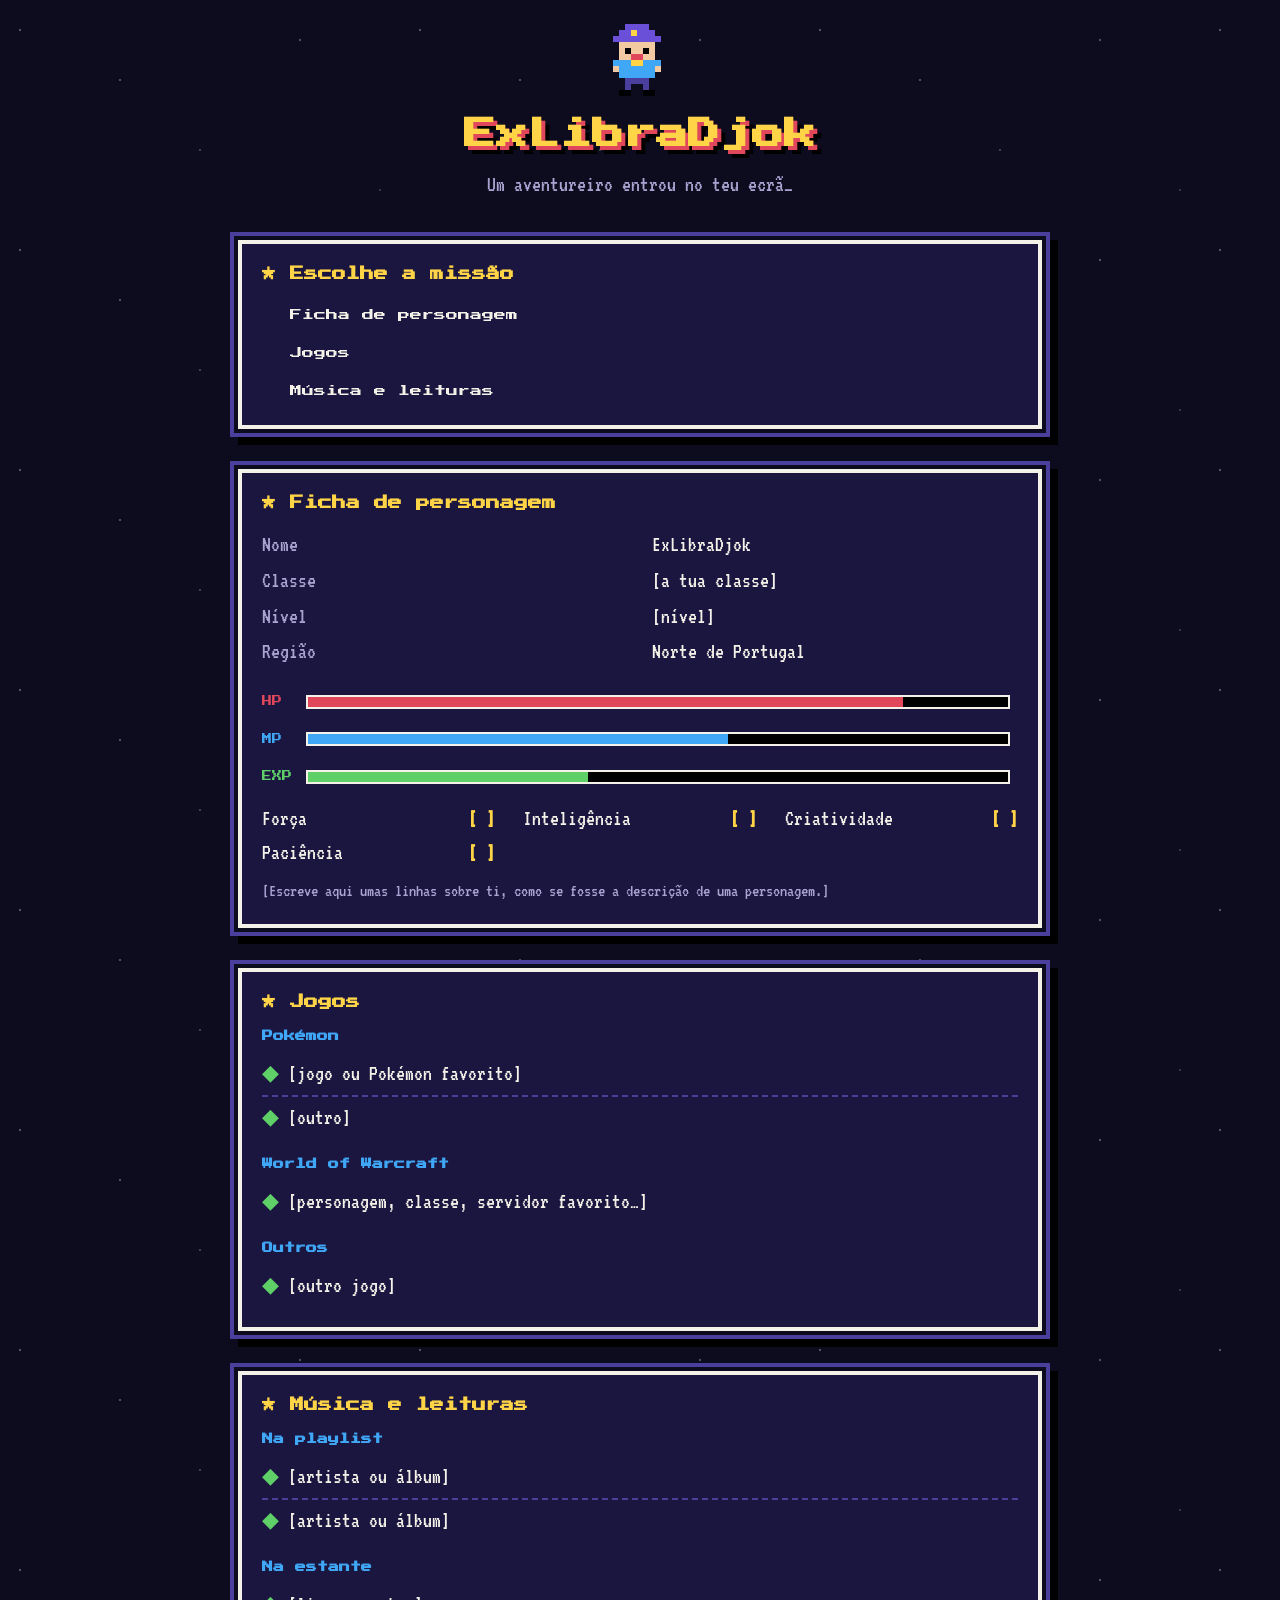
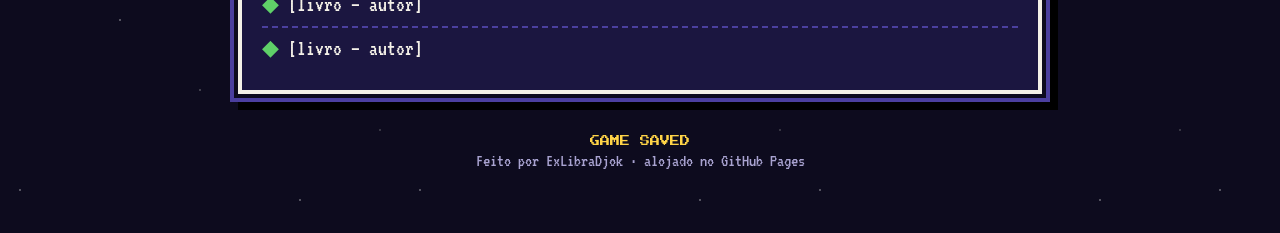
==== index.html @ 2e8d8e28 "Primeira versão do site (estilo RPG)" ====
<!DOCTYPE html>
<html lang="pt">
<head>
  <meta charset="UTF-8">
  <meta name="viewport" content="width=device-width, initial-scale=1.0">
  <title>ExLibraDjok</title>
  <link rel="preconnect" href="https://fonts.googleapis.com">
  <link rel="preconnect" href="https://fonts.gstatic.com" crossorigin>
  <link href="https://fonts.googleapis.com/css2?family=Press+Start+2P&family=VT323&display=swap" rel="stylesheet">
  <style>
    :root {
      --bg: #0d0b1e;
      --panel: #1b1640;
      --borda: #f4f1e8;
      --sombra: #4b3f9e;
      --texto: #f4f1e8;
      --suave: #a9a3d1;
      --ouro: #ffd447;
      --vida: #e0475b;
      --mana: #3fa7f5;
      --exp: #5fd068;
    }
    * { box-sizing: border-box; margin: 0; padding: 0; }
    html { scroll-behavior: smooth; }
    body {
      background-color: var(--bg);
      background-image:
        radial-gradient(1px 1px at 20px 30px, #fff, transparent),
        radial-gradient(1px 1px at 120px 80px, #fff, transparent),
        radial-gradient(1px 1px at 200px 150px, #bbb, transparent),
        radial-gradient(1px 1px at 300px 40px, #fff, transparent),
        radial-gradient(1px 1px at 380px 190px, #999, transparent);
      background-size: 400px 220px;
      color: var(--texto);
      font-family: 'VT323', monospace;
      font-size: 22px;
      line-height: 1.35;
      padding: 24px 16px 60px;
      image-rendering: pixelated;
    }
    h1, h2, h3, .pixel { font-family: 'Press Start 2P', monospace; line-height: 1.5; }
    a { color: var(--ouro); }
    .wrap { max-width: 820px; margin: 0 auto; }

    /* Caixa de diálogo estilo RPG */
    .caixa {
      background: var(--panel);
      border: 4px solid var(--borda);
      box-shadow: 0 0 0 4px var(--bg), 0 0 0 8px var(--sombra), 8px 8px 0 8px #000;
      padding: 20px;
      margin: 0 8px 40px;
      position: relative;
    }
    .caixa h2 {
      font-size: 14px;
      color: var(--ouro);
      margin-bottom: 16px;
    }
    .caixa h2::before { content: "★ "; }

    /* Título */
    header { text-align: center; margin-bottom: 40px; }
    header h1 {
      font-size: clamp(18px, 5vw, 32px);
      color: var(--ouro);
      text-shadow: 4px 4px 0 var(--vida), 8px 8px 0 #000;
      margin: 16px 0 12px;
    }
    .piscar { animation: piscar 1s steps(1) infinite; }
    @keyframes piscar { 50% { opacity: 0; } }
    header p { color: var(--suave); }

    /* Sprite em pixel art (feito com box-shadow) */
    .sprite {
      width: 6px; height: 6px;
      margin: 0 auto 80px;
      transform: translateX(-48px);
      background: transparent;
      box-shadow:
        /* chapéu */
        36px 0 #6a4fd8, 42px 0 #6a4fd8, 48px 0 #6a4fd8, 54px 0 #6a4fd8,
        30px 6px #6a4fd8, 36px 6px #6a4fd8, 42px 6px #ffd447, 48px 6px #6a4fd8, 54px 6px #6a4fd8, 60px 6px #6a4fd8,
        24px 12px #6a4fd8, 30px 12px #6a4fd8, 36px 12px #6a4fd8, 42px 12px #6a4fd8, 48px 12px #6a4fd8, 54px 12px #6a4fd8, 60px 12px #6a4fd8, 66px 12px #6a4fd8,
        /* cara */
        30px 18px #f2c9a0, 36px 18px #f2c9a0, 42px 18px #f2c9a0, 48px 18px #f2c9a0, 54px 18px #f2c9a0, 60px 18px #f2c9a0,
        30px 24px #f2c9a0, 36px 24px #000, 42px 24px #f2c9a0, 48px 24px #f2c9a0, 54px 24px #000, 60px 24px #f2c9a0,
        30px 30px #f2c9a0, 36px 30px #f2c9a0, 42px 30px #e0475b, 48px 30px #e0475b, 54px 30px #f2c9a0, 60px 30px #f2c9a0,
        /* corpo */
        24px 36px #3fa7f5, 30px 36px #3fa7f5, 36px 36px #3fa7f5, 42px 36px #ffd447, 48px 36px #ffd447, 54px 36px #3fa7f5, 60px 36px #3fa7f5, 66px 36px #3fa7f5,
        24px 42px #f2c9a0, 30px 42px #3fa7f5, 36px 42px #3fa7f5, 42px 42px #3fa7f5, 48px 42px #3fa7f5, 54px 42px #3fa7f5, 60px 42px #3fa7f5, 66px 42px #f2c9a0,
        30px 48px #3fa7f5, 36px 48px #3fa7f5, 42px 48px #3fa7f5, 48px 48px #3fa7f5, 54px 48px #3fa7f5, 60px 48px #3fa7f5,
        /* pernas */
        36px 54px #4b3f9e, 42px 54px #4b3f9e, 48px 54px #4b3f9e, 54px 54px #4b3f9e,
        36px 60px #4b3f9e, 54px 60px #4b3f9e,
        30px 66px #000, 36px 66px #000, 54px 66px #000, 60px 66px #000;
      animation: saltar 1.2s steps(2) infinite;
    }
    @keyframes saltar { 50% { margin-top: -6px; margin-bottom: 86px; } }

    /* Menu */
    nav ul { list-style: none; display: grid; gap: 10px; }
    nav a {
      font-family: 'Press Start 2P', monospace;
      font-size: 12px;
      color: var(--texto);
      text-decoration: none;
      display: block;
      padding: 6px 6px 6px 28px;
      position: relative;
    }
    nav a::before { content: "▶"; position: absolute; left: 4px; color: var(--ouro); opacity: 0; }
    nav a:hover, nav a:focus { color: var(--ouro); outline: none; }
    nav a:hover::before, nav a:focus::before { opacity: 1; animation: piscar 0.6s steps(1) infinite; }

    /* Ficha de personagem */
    .ficha { display: grid; grid-template-columns: 1fr 1fr; gap: 6px 24px; margin-bottom: 18px; }
    .ficha dt { color: var(--suave); }
    .ficha dd { color: var(--texto); }
    .barra { margin: 8px 0; }
    .barra span { display: inline-block; width: 44px; font-family: 'Press Start 2P', monospace; font-size: 10px; }
    .barra .fundo {
      display: inline-block; vertical-align: middle;
      width: calc(100% - 52px); height: 14px;
      background: #000; border: 2px solid var(--borda);
    }
    .barra .cheio { display: block; height: 100%; }
    .atributos { list-style: none; display: grid; grid-template-columns: repeat(auto-fit, minmax(220px, 1fr)); gap: 4px 28px; margin-top: 14px; }
    .atributos li { display: flex; justify-content: space-between; }
    .atributos b { color: var(--ouro); }

    /* Listas de inventário */
    .inventario { list-style: none; }
    .inventario li { padding: 6px 0; border-bottom: 2px dashed var(--sombra); }
    .inventario li:last-child { border-bottom: none; }
    .inventario li::before { content: "◆ "; color: var(--exp); }
    .caixa h3 { font-size: 11px; color: var(--mana); margin: 18px 0 8px; }
    .caixa h3:first-of-type { margin-top: 0; }
    .nota { color: var(--suave); font-size: 18px; margin-top: 12px; }

    footer { text-align: center; color: var(--suave); font-size: 18px; }
    footer .pixel { font-size: 10px; color: var(--ouro); }

    @media (max-width: 520px) {
      body { font-size: 20px; }
      .ficha { grid-template-columns: 1fr; }
      .caixa { padding: 16px; }
    }
    @media (prefers-reduced-motion: reduce) {
      .piscar, .sprite, nav a::before { animation: none !important; }
    }
  </style>
</head>
<body>
  <div class="wrap">

    <header>
      <div class="sprite" aria-hidden="true"></div>
      <h1>ExLibraDjok</h1>
      <p>Um aventureiro entrou no teu ecrã<span class="piscar">_</span></p>
    </header>

    <nav class="caixa" aria-label="Menu principal">
      <h2>Escolhe a missão</h2>
      <ul>
        <li><a href="#sobre">Ficha de personagem</a></li>
        <li><a href="#jogos">Jogos</a></li>
        <li><a href="#musica-leituras">Música e leituras</a></li>
      </ul>
    </nav>

    <section id="sobre" class="caixa">
      <h2>Ficha de personagem</h2>
      <dl class="ficha">
        <dt>Nome</dt><dd>ExLibraDjok</dd>
        <dt>Classe</dt><dd>[a tua classe]</dd>
        <dt>Nível</dt><dd>[nível]</dd>
        <dt>Região</dt><dd>Norte de Portugal</dd>
      </dl>
      <div class="barra"><span style="color:var(--vida)">HP</span><span class="fundo"><span class="cheio" style="width:85%;background:var(--vida)"></span></span></div>
      <div class="barra"><span style="color:var(--mana)">MP</span><span class="fundo"><span class="cheio" style="width:60%;background:var(--mana)"></span></span></div>
      <div class="barra"><span style="color:var(--exp)">EXP</span><span class="fundo"><span class="cheio" style="width:40%;background:var(--exp)"></span></span></div>
      <ul class="atributos">
        <li>Força <b>[ ]</b></li>
        <li>Inteligência <b>[ ]</b></li>
        <li>Criatividade <b>[ ]</b></li>
        <li>Paciência <b>[ ]</b></li>
      </ul>
      <p class="nota">[Escreve aqui umas linhas sobre ti, como se fosse a descrição de uma personagem.]</p>
    </section>

    <section id="jogos" class="caixa">
      <h2>Jogos</h2>
      <h3>Pokémon</h3>
      <ul class="inventario">
        <li>[jogo ou Pokémon favorito]</li>
        <li>[outro]</li>
      </ul>
      <h3>World of Warcraft</h3>
      <ul class="inventario">
        <li>[personagem, classe, servidor favorito…]</li>
      </ul>
      <h3>Outros</h3>
      <ul class="inventario">
        <li>[outro jogo]</li>
      </ul>
    </section>

    <section id="musica-leituras" class="caixa">
      <h2>Música e leituras</h2>
      <h3>Na playlist</h3>
      <ul class="inventario">
        <li>[artista ou álbum]</li>
        <li>[artista ou álbum]</li>
      </ul>
      <h3>Na estante</h3>
      <ul class="inventario">
        <li>[livro — autor]</li>
        <li>[livro — autor]</li>
      </ul>
    </section>

    <footer>
      <p class="pixel">GAME SAVED</p>
      <p>Feito por ExLibraDjok · alojado no GitHub Pages</p>
    </footer>

  </div>
</body>
</html>
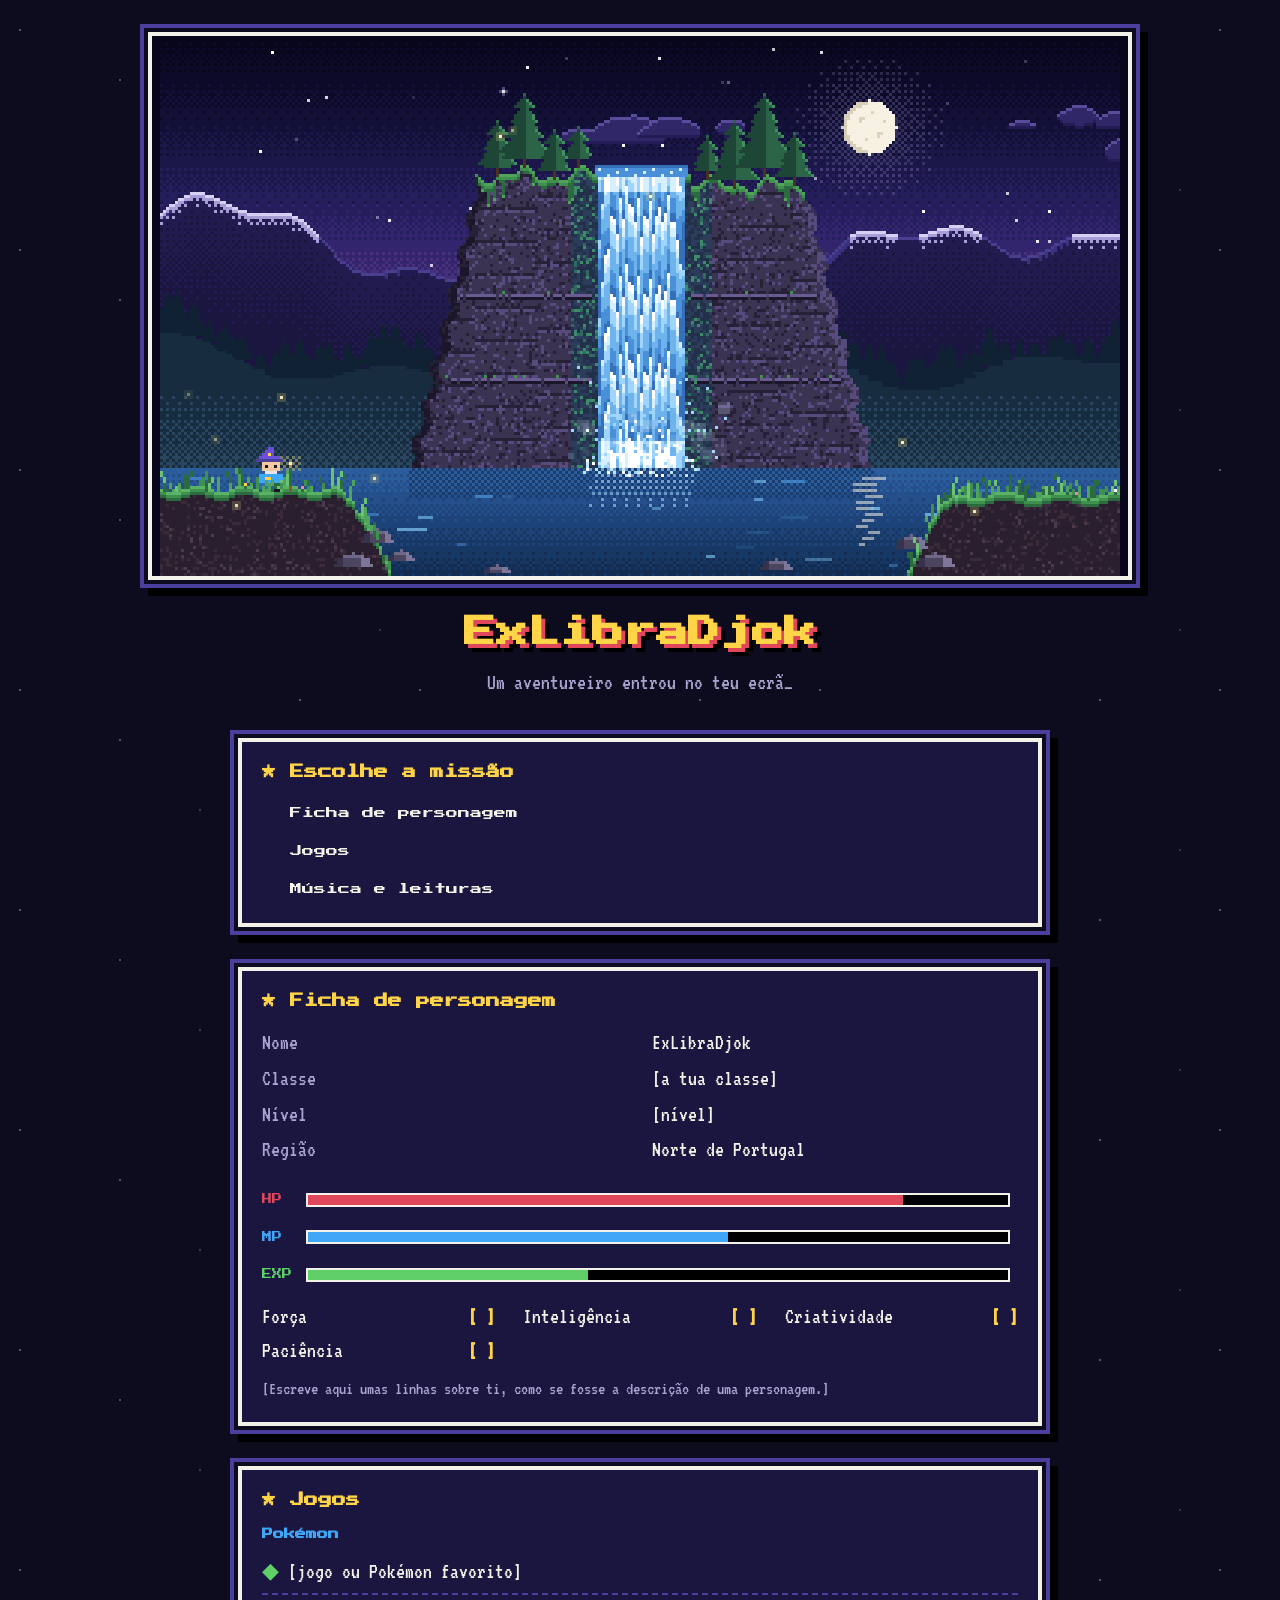
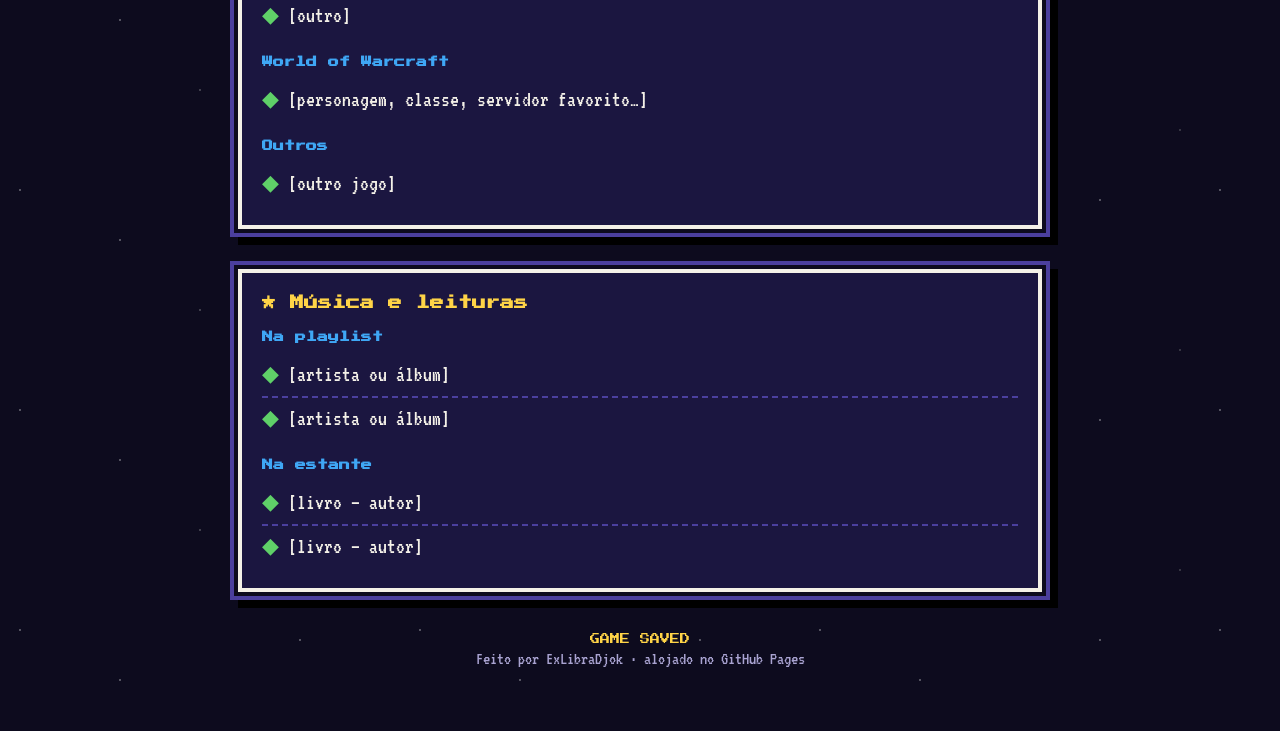
==== commit a67ac2e1: "Cena animada da cascata em pixel art" ====
--- a/index.html
+++ b/index.html
@@ -70,32 +70,26 @@
     @keyframes piscar { 50% { opacity: 0; } }
     header p { color: var(--suave); }
 
-    /* Sprite em pixel art (feito com box-shadow) */
-    .sprite {
-      width: 6px; height: 6px;
-      margin: 0 auto 80px;
-      transform: translateX(-48px);
-      background: transparent;
-      box-shadow:
-        /* chapéu */
-        36px 0 #6a4fd8, 42px 0 #6a4fd8, 48px 0 #6a4fd8, 54px 0 #6a4fd8,
-        30px 6px #6a4fd8, 36px 6px #6a4fd8, 42px 6px #ffd447, 48px 6px #6a4fd8, 54px 6px #6a4fd8, 60px 6px #6a4fd8,
-        24px 12px #6a4fd8, 30px 12px #6a4fd8, 36px 12px #6a4fd8, 42px 12px #6a4fd8, 48px 12px #6a4fd8, 54px 12px #6a4fd8, 60px 12px #6a4fd8, 66px 12px #6a4fd8,
-        /* cara */
-        30px 18px #f2c9a0, 36px 18px #f2c9a0, 42px 18px #f2c9a0, 48px 18px #f2c9a0, 54px 18px #f2c9a0, 60px 18px #f2c9a0,
-        30px 24px #f2c9a0, 36px 24px #000, 42px 24px #f2c9a0, 48px 24px #f2c9a0, 54px 24px #000, 60px 24px #f2c9a0,
-        30px 30px #f2c9a0, 36px 30px #f2c9a0, 42px 30px #e0475b, 48px 30px #e0475b, 54px 30px #f2c9a0, 60px 30px #f2c9a0,
-        /* corpo */
-        24px 36px #3fa7f5, 30px 36px #3fa7f5, 36px 36px #3fa7f5, 42px 36px #ffd447, 48px 36px #ffd447, 54px 36px #3fa7f5, 60px 36px #3fa7f5, 66px 36px #3fa7f5,
-        24px 42px #f2c9a0, 30px 42px #3fa7f5, 36px 42px #3fa7f5, 42px 42px #3fa7f5, 48px 42px #3fa7f5, 54px 42px #3fa7f5, 60px 42px #3fa7f5, 66px 42px #f2c9a0,
-        30px 48px #3fa7f5, 36px 48px #3fa7f5, 42px 48px #3fa7f5, 48px 48px #3fa7f5, 54px 48px #3fa7f5, 60px 48px #3fa7f5,
-        /* pernas */
-        36px 54px #4b3f9e, 42px 54px #4b3f9e, 48px 54px #4b3f9e, 54px 54px #4b3f9e,
-        36px 60px #4b3f9e, 54px 60px #4b3f9e,
-        30px 66px #000, 36px 66px #000, 54px 66px #000, 60px 66px #000;
-      animation: saltar 1.2s steps(2) infinite;
-    }
-    @keyframes saltar { 50% { margin-top: -6px; margin-bottom: 86px; } }
+    /* Cena em pixel art (canvas) */
+    .cena-caixa {
+      position: relative;
+      left: 50%;
+      transform: translateX(-50%);
+      width: min(984px, calc(100vw - 48px));
+      margin: 8px 0 28px;
+      border: 4px solid var(--borda);
+      box-shadow: 0 0 0 4px var(--bg), 0 0 0 8px var(--sombra), 8px 8px 0 8px #000;
+      background: #07061a;
+      overflow: hidden;
+    }
+    #cena {
+      display: block;
+      margin: 0 auto;
+      image-rendering: pixelated;
+      image-rendering: crisp-edges;
+      max-width: 100%;
+    }
+
 
     /* Menu */
     nav ul { list-style: none; display: grid; gap: 10px; }
@@ -154,7 +148,9 @@
   <div class="wrap">
 
     <header>
-      <div class="sprite" aria-hidden="true"></div>
+      <div class="cena-caixa">
+        <canvas id="cena" width="320" height="180" role="img" aria-label="Cena em pixel art: um feiticeiro junto a uma cascata, numa noite de lua com estrelas e pirilampos"></canvas>
+      </div>
       <h1>ExLibraDjok</h1>
       <p>Um aventureiro entrou no teu ecrã<span class="piscar">_</span></p>
     </header>
@@ -225,5 +221,463 @@
     </footer>
 
   </div>
+
+  <script>
+  (function () {
+    var W = 320, H = 180, BASE = 144; // BASE = linha da água
+    var cv = document.getElementById('cena');
+    var ctx = cv.getContext('2d');
+    ctx.imageSmoothingEnabled = false;
+
+    // ---------- utilitários ----------
+    function rng(seed) {
+      return function () {
+        seed |= 0; seed = seed + 0x6D2B79F5 | 0;
+        var t = Math.imul(seed ^ seed >>> 15, 1 | seed);
+        t = t + Math.imul(t ^ t >>> 7, 61 | t) ^ t;
+        return ((t ^ t >>> 14) >>> 0) / 4294967296;
+      };
+    }
+    var R = rng(20261117);
+    var BAYER = [[0, 8, 2, 10], [12, 4, 14, 6], [3, 11, 1, 9], [15, 7, 13, 5]];
+    function bt(x, y) { return (BAYER[y & 3][x & 3] + 0.5) / 16; }
+    function layer() { var c = document.createElement('canvas'); c.width = W; c.height = H; return c; }
+    function px(c, x, y, col) { c.fillStyle = col; c.fillRect(x | 0, y | 0, 1, 1); }
+    function rect(c, x, y, w, h, col) { c.fillStyle = col; c.fillRect(x | 0, y | 0, w, h); }
+
+    // ---------- CÉU (estático) ----------
+    var sky = layer(), sc = sky.getContext('2d');
+    var SKY = ['#07061a', '#0c0a28', '#131038', '#1b1749', '#251e5c', '#33256d', '#46307a', '#5f3a84', '#7d448b', '#9c4f8d'];
+    var HOR = 125;
+    for (var y = 0; y < H; y++) for (var x = 0; x < W; x++) {
+      var tt = Math.min(1, y / HOR) * (SKY.length - 1), b = Math.floor(tt), f = tt - b;
+      px(sc, x, y, SKY[Math.min(SKY.length - 1, b + (bt(x, y) < f ? 1 : 0))]);
+    }
+    // Lua com halo
+    var MX = 236, MY = 30, MR = 9;
+    for (y = MY - 26; y <= MY + 26; y++) for (x = MX - 26; x <= MX + 26; x++) {
+      var d = Math.hypot(x - MX, y - MY);
+      if (d > MR && d < 26) {
+        var fall = 1 - (d - MR) / (26 - MR);
+        if (bt(x, y) < fall * 0.55) { sc.globalAlpha = 0.16; px(sc, x, y, '#d9ccff'); sc.globalAlpha = 1; }
+      }
+    }
+    for (y = MY - MR; y <= MY + MR; y++) for (x = MX - MR; x <= MX + MR; x++) {
+      d = Math.hypot(x - MX, y - MY);
+      if (d <= MR) {
+        var c = '#f6f1e2';
+        if (d > MR - 1.6 && x < MX) c = '#d8cfbb';
+        px(sc, x, y, c);
+      }
+    }
+    [[-3, -3], [-2, -3], [-3, -2], [3, 2], [4, 2], [3, 3], [-1, 4], [1, -5], [5, -2]].forEach(function (p) {
+      px(sc, MX + p[0], MY + p[1], '#ddd4c0');
+    });
+
+    // ---------- TERRA (estático): montanhas, colinas, falésia, lago ----------
+    var land = layer(), lc = land.getContext('2d');
+    // montanhas ao longe
+    var mtn = [];
+    for (x = 0; x < W; x++) {
+      var h = Math.round(74 - 12 * Math.sin(x * 0.021 + 1.3) - 8 * Math.sin(x * 0.057 + 0.4) - 3 * Math.sin(x * 0.17));
+      mtn.push(h);
+      for (y = h; y < BASE; y++) {
+        var col = (bt(x, y) < (y - h) / 40) ? '#1a1640' : '#211b4f';
+        if (h < 67 && y - h < 5 && (y - h < 2 || bt(x, y) < 0.7 - (y - h) * 0.15)) col = (y - h === 0) ? '#d8d0f4' : '#a69cd6';
+        else if (y === h) col = '#4a3f8f';
+        else if (mtn[x - 1] !== undefined && mtn[x - 1] > h && y - h < 3) col = '#3a3180';
+        px(lc, x, y, col);
+      }
+    }
+    // colinas com pinheiros + névoa
+    var hill = [];
+    for (x = 0; x < W; x++) {
+      var hh = Math.round(108 - 6 * Math.sin(x * 0.035 + 2) - 4 * Math.sin(x * 0.09 + 1));
+      hill.push(hh);
+      for (y = hh; y < BASE; y++) {
+        var mist = (y - 118) / 26;
+        px(lc, x, y, (mist > 0 && bt(x, y) < mist * 0.7) ? '#2a4560' : '#172c3e');
+      }
+    }
+    for (x = 2; x < W; x += 3 + Math.floor(R() * 4)) {
+      var ph = 6 + Math.floor(R() * 9), by = hill[x];
+      for (var k = 0; k < ph; k++) {
+        var hw = Math.floor(k * 0.35 + (k % 4) * 0.3);
+        rect(lc, x - hw, by - ph + k, hw * 2 + 1, 1, '#0f2133');
+      }
+    }
+
+    // falésia central
+    var WF0 = 146, WF1 = 174; // colunas da cascata
+    function topY(x) {
+      if (x >= WF0 - 2 && x <= WF1 + 2) return 46;
+      return (x < 160 ? 46 : 49) + Math.round(2 * Math.sin(x * 0.3) + 1.5 * Math.sin(x * 0.71));
+    }
+    function Lx(y) { return 106 - (y - 46) * 0.24 + Math.round(1.5 * Math.sin(y * 0.5)); }
+    function Rx(y) { return 214 + (y - 46) * 0.24 + Math.round(1.5 * Math.sin(y * 0.43 + 1)); }
+    var ROCK = { base: '#3a3352', light: '#574a7c', dark: '#272138', deep: '#1b1629' };
+    for (x = 70; x < 250; x++) {
+      var ty = topY(x);
+      for (y = ty; y < BASE; y++) {
+        var L = Lx(y), Rr = Rx(y);
+        if (x < L || x > Rr) continue;
+        var r = R(), cc = ROCK.base;
+        if (r < 0.12) cc = ROCK.light; else if (r > 0.86) cc = ROCK.dark;
+        if (((y + Math.floor(x / 21) * 4) % 11) === 0 && R() < 0.85) cc = ROCK.dark;
+        if (((y + Math.floor(x / 21) * 4) % 11) === 1 && R() < 0.5) cc = ROCK.light;
+        if (x > Rr - 3) cc = R() < 0.6 ? ROCK.light : ROCK.base;
+        if (x < L + 3) cc = R() < 0.6 ? ROCK.deep : ROCK.dark;
+        // rocha molhada e musgo junto à cascata
+        var nearW = (x >= WF0 - 9 && x <= WF1 + 9);
+        if (nearW) {
+          cc = R() < 0.5 ? '#22304a' : '#2c3d5c';
+          if (R() < 0.18) cc = R() < 0.5 ? '#2f6b5e' : '#3f8a6a';
+        }
+        // relva no topo
+        if (y - ty === 0) cc = '#4fa35a';
+        else if (y - ty === 1) cc = '#3f8f4f';
+        else if (y - ty === 2) cc = R() < 0.6 ? '#2c6b3f' : cc;
+        px(lc, x, y, cc);
+      }
+      // plantas penduradas
+      if (R() < 0.18 && (x < WF0 - 3 || x > WF1 + 3) && x > Lx(ty + 2) + 1 && x < Rx(ty + 2) - 1) {
+        var vl = 2 + Math.floor(R() * 7);
+        for (k = 0; k < vl; k++) px(lc, x, ty + 2 + k, k === vl - 1 ? '#4fa35a' : '#2c6b3f');
+      }
+    }
+    // saliências na rocha
+    [86, 114].forEach(function (ly) {
+      for (x = Math.ceil(Lx(ly)) + 4; x < Rx(ly) - 4; x++) {
+        if (x >= WF0 - 2 && x <= WF1 + 2) continue;
+        if (R() < 0.8) { px(lc, x, ly, '#6a5b92'); px(lc, x, ly + 1, ROCK.deep); }
+        if (R() < 0.12) px(lc, x, ly - 1, '#3f8f4f');
+      }
+    });
+    // pinheiros em cima da falésia
+    function pine(c, x, base, h) {
+      rect(c, x, base - 3, 1, 3, '#4a3020');
+      for (var k = 0; k < h; k++) {
+        var hw = Math.floor(k * 0.33 + (k % 5) * 0.45);
+        for (var dx = -hw; dx <= hw; dx++) {
+          var col = dx <= 0 ? '#1d4636' : '#2b6447';
+          if (dx === hw && k % 5 > 1) col = '#3f8f5f';
+          if (k === 0) col = '#2b6447';
+          px(c, x + dx, base - 3 - h + k, col);
+        }
+      }
+    }
+    [[112, 16], [121, 22], [131, 14], [139, 11], [182, 12], [191, 20], [201, 25], [211, 15]].forEach(function (p) {
+      pine(lc, p[0], topY(p[0]) + 1, p[1]);
+    });
+
+    // lago
+    var POOL = ['#2b5c9c', '#244f8a', '#1d4378', '#173865', '#122c52'];
+    for (y = BASE; y < H; y++) for (x = 0; x < W; x++) {
+      var pt = (y - BASE) / (H - BASE) * (POOL.length - 1), pb = Math.floor(pt), pf = pt - pb;
+      var pc = POOL[Math.min(POOL.length - 1, pb + (bt(x, y) < pf ? 1 : 0))];
+      // reflexo escuro da falésia
+      if (y < BASE + 10 && x > Lx(BASE) && x < Rx(BASE) && bt(x, y) < 0.5) pc = '#1a3d6e';
+      px(lc, x, y, pc);
+    }
+
+    // ---------- PRIMEIRO PLANO (estático): margens ----------
+    var fg = layer(), fc = fg.getContext('2d');
+    var bankTop = [];
+    for (x = 0; x < W; x++) {
+      var t1 = null;
+      if (x < 78) t1 = 151 + (x > 56 ? Math.round((x - 56) * (x - 56) * 0.07) : 0) + Math.round(Math.sin(x * 0.4));
+      if (x > 244) t1 = 153 + (x < 268 ? Math.round((268 - x) * (268 - x) * 0.07) : 0) + Math.round(Math.sin(x * 0.33));
+      bankTop.push(t1 !== null && t1 < H ? t1 : null);
+      if (bankTop[x] === null) continue;
+      for (y = bankTop[x]; y < H; y++) {
+        var dd = y - bankTop[x];
+        var bc = dd === 0 ? '#5ab364' : dd === 1 ? '#3f8f4f' : dd === 2 ? '#2c6b3f' : (R() < 0.15 ? '#3a2a3a' : '#2a1f2e');
+        if (dd > 2 && R() < 0.04) bc = '#4a3a4a';
+        px(fc, x, y, bc);
+      }
+    }
+    // pedras à beira da água
+    function stone(cx, cy, rw, rh) {
+      for (var yy = -rh; yy <= 0; yy++) for (var xx = -rw; xx <= rw; xx++) {
+        if ((xx * xx) / (rw * rw) + (yy * yy) / (rh * rh) <= 1) {
+          var col = '#4b4560';
+          if (yy <= -rh + 1) col = '#6e6788';
+          if (xx > rw * 0.4) col = '#7d7698';
+          if (xx < -rw * 0.5) col = '#38324a';
+          px(fc, cx + xx, cy + yy, col);
+        }
+      }
+    }
+    stone(72, 168, 5, 4); stone(80, 174, 4, 3); stone(64, 176, 6, 4);
+    stone(250, 170, 5, 4); stone(258, 176, 6, 4);
+    stone(112, 178, 4, 2); stone(205, 177, 5, 3);
+    // flores
+    for (var i = 0; i < 14; i++) {
+      var fx = R() < 0.5 ? Math.floor(R() * 50) : 270 + Math.floor(R() * 50);
+      if (bankTop[fx] === null) continue;
+      px(fc, fx, bankTop[fx] - 1, ['#ff7fae', '#ffd447', '#b9a3ff', '#ffffff'][i % 4]);
+      px(fc, fx, bankTop[fx], '#2c6b3f');
+    }
+    // relva que ondula (dinâmica)
+    var blades = [];
+    for (x = 0; x < W; x++) {
+      if (bankTop[x] === null || R() < 0.35) continue;
+      blades.push({ x: x, y: bankTop[x], h: 2 + Math.floor(R() * 5), c: ['#3f8f4f', '#4fa35a', '#2c6b3f', '#6cc276'][Math.floor(R() * 4)] });
+    }
+
+    // ---------- elementos animados ----------
+    var stars = [];
+    for (i = 0; i < 95; i++) {
+      var sx = Math.floor(R() * W), sy = Math.floor(R() * 100);
+      if (sy > mtn[sx] - 2) continue;
+      if (Math.hypot(sx - MX, sy - MY) < 16) continue;
+      stars.push({ x: sx, y: sy, ph: R() * 6.28, sp: 0.6 + R() * 2.4, big: R() < 0.12 });
+    }
+
+    var clouds = [];
+    for (i = 0; i < 4; i++) {
+      var cw = 26 + Math.floor(R() * 26), cl = [];
+      var blobs = [];
+      for (var j = 0; j < 4; j++) blobs.push({ x: R() * cw, y: R() * 5, r: 4 + R() * 5 });
+      for (var yy = -10; yy < 8; yy++) for (var xx = -8; xx < cw + 8; xx++) {
+        var inside = blobs.some(function (b) { return Math.hypot(xx - b.x, (yy - b.y) * 1.6) < b.r; });
+        if (inside && yy < 5) cl.push([xx, yy]);
+      }
+      var set = {}; cl.forEach(function (p) { set[p[0] + ',' + p[1]] = 1; });
+      clouds.push({ x: R() * W, y: 14 + R() * 42, sp: 1.5 + R() * 3, px: cl, set: set });
+    }
+
+    var ripples = [];
+    for (i = 0; i < 46; i++) {
+      ripples.push({ x: Math.floor(R() * W), y: BASE + 3 + Math.floor(R() * (H - BASE - 4)), len: 3 + Math.floor(R() * 8), sp: 0.6 + R() * 1.6, ph: R() * 6.28, c: R() < 0.4 ? '#7cc0f0' : '#4a8fd6' });
+    }
+
+    var colOff = [], colSp = [];
+    for (x = WF0; x <= WF1; x++) { colOff.push(R() * 40); colSp.push(0.85 + R() * 0.35); }
+    var FALL = ['#ffffff', '#d6f0ff', '#9fd4ff', '#6fb3ec', '#4a90d9', '#356fb8'];
+
+    var fireflies = [];
+    for (i = 0; i < 18; i++) {
+      var zone = R();
+      var fxc = zone < 0.4 ? 10 + R() * 70 : zone < 0.75 ? 240 + R() * 75 : 105 + R() * 115;
+      var fyc = zone < 0.75 ? 120 + R() * 40 : 30 + R() * 40;
+      fireflies.push({ x: fxc, y: fyc, rx: 4 + R() * 10, ry: 3 + R() * 7, sp: 0.3 + R() * 0.6, ph: R() * 6.28 });
+    }
+
+    var splash = [], mists = [];
+    var shoot = null, nextShoot = 3;
+
+    // feiticeiro
+    var HERO = [
+      '......pp......',
+      '.....ppp......',
+      '....ppyp......',
+      '...ppppppp....',
+      '..PPPPPPPPP...',
+      '....ssssss....',
+      '....skssks...g',
+      '....ssssss...n',
+      '.....wwww....n',
+      '...bbbbbbbb..n',
+      '..bbbyybbbbbsn',
+      '..sbbbbbbbbb.n',
+      '...bbbbbbbb..n',
+      '...BBBBBBBB..n',
+      '...BBB..BBB..n',
+      '....kk..kk...n'
+    ];
+    var HC = { p: '#6a4fd8', P: '#4b3f9e', y: '#ffd447', s: '#f2c9a0', k: '#1a1426', w: '#e8e4f0', b: '#3fa7f5', B: '#2a6fb0', n: '#8a5a2b', g: '#fff3a0' };
+    var HX = 30, HY = bankTop[34] - HERO.length;
+
+    // ---------- desenho de cada frame ----------
+    function draw(t, dt) {
+      ctx.drawImage(sky, 0, 0);
+
+      // estrelas
+      stars.forEach(function (s) {
+        var v = 0.45 + 0.55 * Math.sin(t * s.sp + s.ph);
+        if (v < 0.1) return;
+        ctx.globalAlpha = v;
+        px(ctx, s.x, s.y, '#ffffff');
+        if (s.big && v > 0.75) {
+          ctx.globalAlpha = (v - 0.75) * 2.5;
+          px(ctx, s.x - 1, s.y, '#cfc6ff'); px(ctx, s.x + 1, s.y, '#cfc6ff');
+          px(ctx, s.x, s.y - 1, '#cfc6ff'); px(ctx, s.x, s.y + 1, '#cfc6ff');
+        }
+      });
+      ctx.globalAlpha = 1;
+
+      // estrela cadente
+      if (!shoot && t > nextShoot) {
+        shoot = { x: 60 + Math.random() * 230, y: 4 + Math.random() * 30, life: 0 };
+        nextShoot = t + 5 + Math.random() * 7;
+      }
+      if (shoot) {
+        shoot.life += dt;
+        var hx = shoot.x - shoot.life * 2.6, hy = shoot.y + shoot.life * 1.2;
+        for (k = 0; k < 10; k++) {
+          ctx.globalAlpha = Math.max(0, 1 - k / 10) * Math.max(0, 1 - shoot.life / 34);
+          px(ctx, hx + k * 2.1, hy - k * 1, k === 0 ? '#ffffff' : '#cfc6ff');
+        }
+        ctx.globalAlpha = 1;
+        if (shoot.life > 34) shoot = null;
+      }
+
+      // nuvens
+      clouds.forEach(function (c) {
+        c.x += c.sp * dt / 60;
+        if (c.x > W + 10) c.x = -70;
+        c.px.forEach(function (p) {
+          var top = !c.set[p[0] + ',' + (p[1] - 1)];
+          var bottom = !c.set[p[0] + ',' + (p[1] + 1)];
+          px(ctx, c.x + p[0], c.y + p[1], top ? '#5a4c9a' : bottom ? '#241d55' : '#2f2768');
+        });
+      });
+
+      ctx.drawImage(land, 0, 0);
+
+      // rio no topo da cascata
+      for (x = WF0 - 1; x <= WF1 + 1; x++) {
+        for (y = 43; y <= 46; y++) {
+          var hl = ((x + Math.floor(t * 18) + y * 3) % 9) === 0;
+          px(ctx, x, y, y === 43 ? '#356fb8' : hl ? '#d6f0ff' : '#4a90d9');
+        }
+      }
+
+      // cascata
+      for (x = WF0; x <= WF1; x++) {
+        var ci = x - WF0, edge = Math.min(ci, WF1 - x);
+        for (y = 47; y < BASE; y++) {
+          var v = ((y - t * 70 * colSp[ci] + colOff[ci]) % 26 + 26) % 26 / 26;
+          var idx = v < 0.1 ? 0 : v < 0.22 ? 1 : v < 0.4 ? 2 : v < 0.7 ? 3 : v < 0.9 ? 4 : 5;
+          if (edge === 0) idx = Math.min(5, idx + 2);
+          else if (edge === 1) idx = Math.min(5, idx + 1);
+          if (y < 52) idx = Math.max(0, idx - 2);
+          if (y > BASE - 10) idx = Math.max(0, idx - 2);
+          px(ctx, x, y, FALL[idx]);
+        }
+      }
+
+      // reflexo da cascata no lago
+      for (y = BASE; y < BASE + 14; y++) {
+        var off = Math.round(Math.sin(t * 3 + y * 0.9) * 1.5);
+        for (x = WF0 - 2; x <= WF1 + 2; x += 2) {
+          if (bt(x, y + Math.floor(t * 8)) < 0.5 - (y - BASE) / 30) {
+            ctx.globalAlpha = 0.6; px(ctx, x + off, y, '#9fd4ff'); ctx.globalAlpha = 1;
+          }
+        }
+      }
+      // reflexo da lua
+      for (y = BASE + 3; y < BASE + 26; y += 2) {
+        var mo = Math.round(Math.sin(t * 2.2 + y) * 2), mw = 4 - Math.floor((y - BASE) / 8);
+        ctx.globalAlpha = 0.55;
+        rect(ctx, MX - mw + mo, y, mw * 2, 1, '#f6f1e2');
+        ctx.globalAlpha = 1;
+      }
+      // ondulação
+      ripples.forEach(function (r) {
+        var rx = r.x + Math.sin(t * r.sp + r.ph) * 4;
+        var a = 0.5 + 0.5 * Math.sin(t * r.sp * 1.3 + r.ph);
+        ctx.globalAlpha = a * 0.8;
+        rect(ctx, rx, r.y, r.len, 1, r.c);
+      });
+      ctx.globalAlpha = 1;
+
+      // espuma
+      for (i = 0; i < 40; i++) {
+        var ex = WF0 - 5 + Math.random() * (WF1 - WF0 + 10), ey = BASE - 3 + Math.random() * 6;
+        px(ctx, ex, ey, Math.random() < 0.6 ? '#ffffff' : '#bfe6ff');
+      }
+
+      // salpicos
+      for (i = 0; i < 3 * dt; i++) {
+        splash.push({ x: WF0 + Math.random() * (WF1 - WF0), y: BASE - 1, vx: (Math.random() - 0.5) * 1.4, vy: -0.6 - Math.random() * 1.5, life: 0, max: 25 + Math.random() * 25 });
+      }
+      splash = splash.filter(function (p) {
+        p.life += dt; p.x += p.vx * dt; p.y += p.vy * dt; p.vy += 0.07 * dt;
+        if (p.y > BASE + 2 || p.life > p.max) return false;
+        px(ctx, p.x, p.y, p.life < 10 ? '#ffffff' : '#9fd4ff');
+        return true;
+      });
+      // névoa
+      if (Math.random() < 0.9 * dt) {
+        mists.push({ x: WF0 - 14 + Math.random() * (WF1 - WF0 + 28), y: BASE - 2, vx: (Math.random() - 0.5) * 0.25, vy: -0.12 - Math.random() * 0.18, life: 0, max: 140 + Math.random() * 80, s: 2 + Math.floor(Math.random() * 3) });
+      }
+      mists = mists.filter(function (m) {
+        m.life += dt; m.x += m.vx * dt; m.y += m.vy * dt;
+        if (m.life > m.max) return false;
+        var a = Math.sin(Math.PI * m.life / m.max) * 0.22;
+        ctx.globalAlpha = a;
+        rect(ctx, m.x, m.y, m.s, m.s, '#dbeeff');
+        ctx.globalAlpha = 1;
+        return true;
+      });
+
+      // margens
+      ctx.drawImage(fg, 0, 0);
+
+      // feiticeiro (respira e o cajado brilha)
+      var bob = Math.floor(t * 1.5) % 2;
+      for (var ry = 0; ry < HERO.length; ry++) for (var rx2 = 0; rx2 < HERO[ry].length; rx2++) {
+        var ch = HERO[ry][rx2];
+        if (ch === '.') continue;
+        var yo = (ry < 13 && ch !== 'n' && ch !== 'g') ? bob : 0;
+        px(ctx, HX + rx2, HY + ry + yo, HC[ch]);
+      }
+      var glow = 0.5 + 0.5 * Math.sin(t * 3);
+      var gx = HX + 13, gy = HY + 6;
+      for (var oy = -4; oy <= 4; oy++) for (var ox = -4; ox <= 4; ox++) {
+        var gd = Math.hypot(ox, oy);
+        if (gd > 0 && gd < 4.5 && bt(gx + ox, gy + oy) < (1 - gd / 4.5) * (0.5 + glow * 0.5)) {
+          ctx.globalAlpha = 0.35; px(ctx, gx + ox, gy + oy, '#ffe680'); ctx.globalAlpha = 1;
+        }
+      }
+
+      // relva a ondular
+      blades.forEach(function (b) {
+        var lean = Math.round(Math.sin(t * 1.8 + b.x * 0.25) * 1.2);
+        for (var k = 0; k < b.h; k++) {
+          var lx = k >= b.h - 2 ? lean : 0;
+          px(ctx, b.x + lx, b.y - 1 - k, b.c);
+        }
+      });
+
+      // pirilampos
+      fireflies.forEach(function (f) {
+        var fx = f.x + Math.sin(t * f.sp + f.ph) * f.rx;
+        var fy = f.y + Math.cos(t * f.sp * 0.7 + f.ph) * f.ry;
+        var bright = (Math.sin(t * 2.5 + f.ph * 5) + 1) / 2;
+        if (bright < 0.25) return;
+        ctx.globalAlpha = 0.22 * bright;
+        rect(ctx, fx - 1, fy - 1, 3, 3, '#ffe680');
+        ctx.globalAlpha = bright;
+        px(ctx, fx, fy, '#fff7c2');
+        ctx.globalAlpha = 1;
+      });
+    }
+
+    // ---------- tamanho (escala inteira para píxeis nítidos) ----------
+    function fit() {
+      var w = cv.parentElement.clientWidth;
+      var s = Math.floor(w / W);
+      if (s >= 1) { cv.style.width = (W * s) + 'px'; cv.style.height = (H * s) + 'px'; }
+      else { cv.style.width = '100%'; cv.style.height = 'auto'; }
+    }
+    fit();
+    window.addEventListener('resize', fit);
+
+    var reduce = window.matchMedia && window.matchMedia('(prefers-reduced-motion: reduce)').matches;
+    if (reduce) { draw(2, 1); return; }
+
+    var last = performance.now();
+    function frame(now) {
+      var dt = Math.min(3, (now - last) / 16.67);
+      last = now;
+      draw(now / 1000, dt);
+      requestAnimationFrame(frame);
+    }
+    requestAnimationFrame(frame);
+  })();
+  </script>
 </body>
 </html>
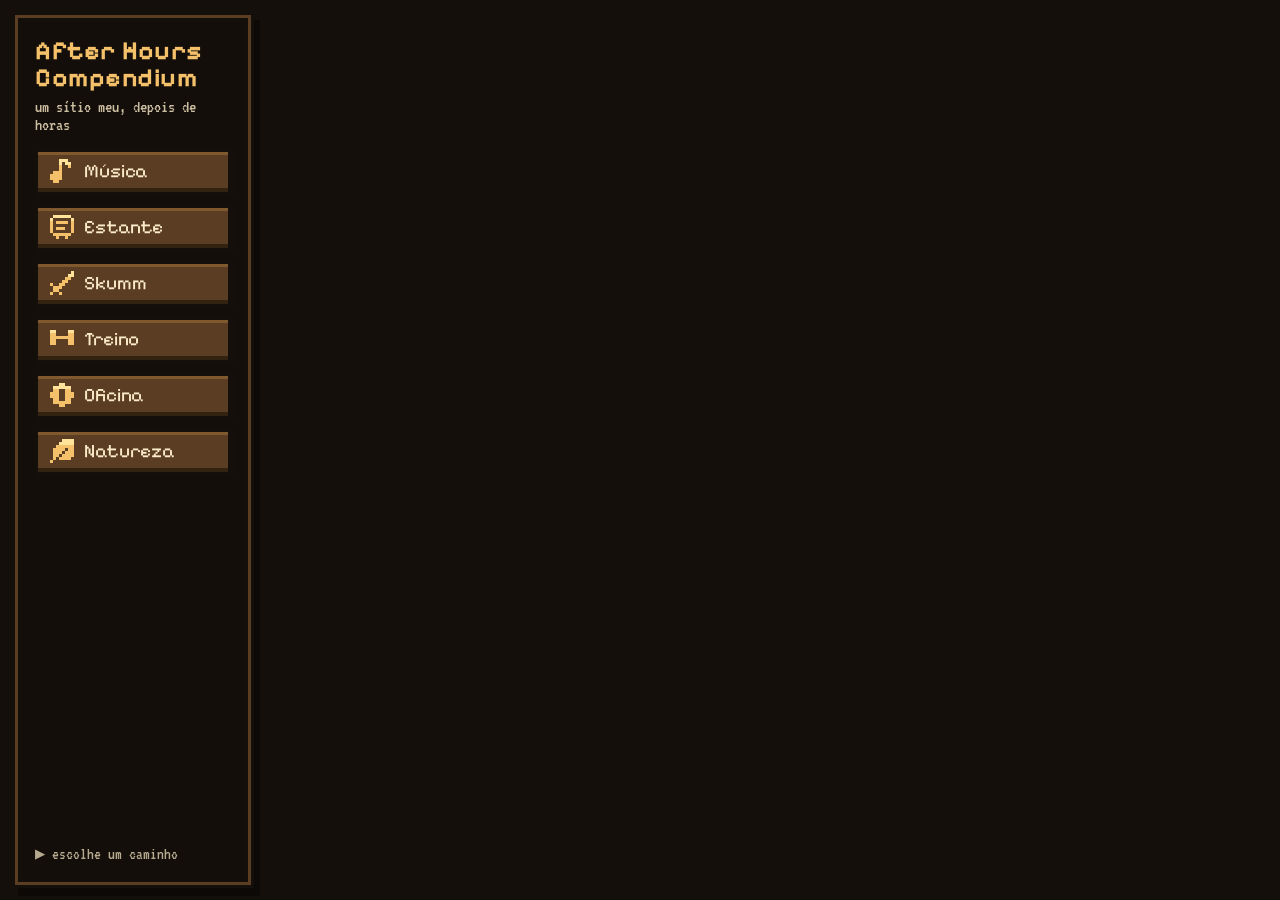
==== commit e3a98552: "Página inicial do After Hours Compendium" ====
--- a/index.html
+++ b/index.html
@@ -1,683 +1,209 @@
 <!DOCTYPE html>
-<html lang="pt">
+<html lang="pt-PT">
 <head>
-  <meta charset="UTF-8">
-  <meta name="viewport" content="width=device-width, initial-scale=1.0">
-  <title>ExLibraDjok</title>
-  <link rel="preconnect" href="https://fonts.googleapis.com">
-  <link rel="preconnect" href="https://fonts.gstatic.com" crossorigin>
-  <link href="https://fonts.googleapis.com/css2?family=Press+Start+2P&family=VT323&display=swap" rel="stylesheet">
-  <style>
-    :root {
-      --bg: #0d0b1e;
-      --panel: #1b1640;
-      --borda: #f4f1e8;
-      --sombra: #4b3f9e;
-      --texto: #f4f1e8;
-      --suave: #a9a3d1;
-      --ouro: #ffd447;
-      --vida: #e0475b;
-      --mana: #3fa7f5;
-      --exp: #5fd068;
-    }
-    * { box-sizing: border-box; margin: 0; padding: 0; }
-    html { scroll-behavior: smooth; }
-    body {
-      background-color: var(--bg);
-      background-image:
-        radial-gradient(1px 1px at 20px 30px, #fff, transparent),
-        radial-gradient(1px 1px at 120px 80px, #fff, transparent),
-        radial-gradient(1px 1px at 200px 150px, #bbb, transparent),
-        radial-gradient(1px 1px at 300px 40px, #fff, transparent),
-        radial-gradient(1px 1px at 380px 190px, #999, transparent);
-      background-size: 400px 220px;
-      color: var(--texto);
-      font-family: 'VT323', monospace;
-      font-size: 22px;
-      line-height: 1.35;
-      padding: 24px 16px 60px;
-      image-rendering: pixelated;
-    }
-    h1, h2, h3, .pixel { font-family: 'Press Start 2P', monospace; line-height: 1.5; }
-    a { color: var(--ouro); }
-    .wrap { max-width: 820px; margin: 0 auto; }
-
-    /* Caixa de diálogo estilo RPG */
-    .caixa {
-      background: var(--panel);
-      border: 4px solid var(--borda);
-      box-shadow: 0 0 0 4px var(--bg), 0 0 0 8px var(--sombra), 8px 8px 0 8px #000;
-      padding: 20px;
-      margin: 0 8px 40px;
-      position: relative;
-    }
-    .caixa h2 {
-      font-size: 14px;
-      color: var(--ouro);
-      margin-bottom: 16px;
-    }
-    .caixa h2::before { content: "★ "; }
-
-    /* Título */
-    header { text-align: center; margin-bottom: 40px; }
-    header h1 {
-      font-size: clamp(18px, 5vw, 32px);
-      color: var(--ouro);
-      text-shadow: 4px 4px 0 var(--vida), 8px 8px 0 #000;
-      margin: 16px 0 12px;
-    }
-    .piscar { animation: piscar 1s steps(1) infinite; }
-    @keyframes piscar { 50% { opacity: 0; } }
-    header p { color: var(--suave); }
-
-    /* Cena em pixel art (canvas) */
-    .cena-caixa {
-      position: relative;
-      left: 50%;
-      transform: translateX(-50%);
-      width: min(984px, calc(100vw - 48px));
-      margin: 8px 0 28px;
-      border: 4px solid var(--borda);
-      box-shadow: 0 0 0 4px var(--bg), 0 0 0 8px var(--sombra), 8px 8px 0 8px #000;
-      background: #07061a;
-      overflow: hidden;
-    }
-    #cena {
-      display: block;
-      margin: 0 auto;
-      image-rendering: pixelated;
-      image-rendering: crisp-edges;
-      max-width: 100%;
-    }
-
-
-    /* Menu */
-    nav ul { list-style: none; display: grid; gap: 10px; }
-    nav a {
-      font-family: 'Press Start 2P', monospace;
-      font-size: 12px;
-      color: var(--texto);
-      text-decoration: none;
-      display: block;
-      padding: 6px 6px 6px 28px;
-      position: relative;
-    }
-    nav a::before { content: "▶"; position: absolute; left: 4px; color: var(--ouro); opacity: 0; }
-    nav a:hover, nav a:focus { color: var(--ouro); outline: none; }
-    nav a:hover::before, nav a:focus::before { opacity: 1; animation: piscar 0.6s steps(1) infinite; }
-
-    /* Ficha de personagem */
-    .ficha { display: grid; grid-template-columns: 1fr 1fr; gap: 6px 24px; margin-bottom: 18px; }
-    .ficha dt { color: var(--suave); }
-    .ficha dd { color: var(--texto); }
-    .barra { margin: 8px 0; }
-    .barra span { display: inline-block; width: 44px; font-family: 'Press Start 2P', monospace; font-size: 10px; }
-    .barra .fundo {
-      display: inline-block; vertical-align: middle;
-      width: calc(100% - 52px); height: 14px;
-      background: #000; border: 2px solid var(--borda);
-    }
-    .barra .cheio { display: block; height: 100%; }
-    .atributos { list-style: none; display: grid; grid-template-columns: repeat(auto-fit, minmax(220px, 1fr)); gap: 4px 28px; margin-top: 14px; }
-    .atributos li { display: flex; justify-content: space-between; }
-    .atributos b { color: var(--ouro); }
-
-    /* Listas de inventário */
-    .inventario { list-style: none; }
-    .inventario li { padding: 6px 0; border-bottom: 2px dashed var(--sombra); }
-    .inventario li:last-child { border-bottom: none; }
-    .inventario li::before { content: "◆ "; color: var(--exp); }
-    .caixa h3 { font-size: 11px; color: var(--mana); margin: 18px 0 8px; }
-    .caixa h3:first-of-type { margin-top: 0; }
-    .nota { color: var(--suave); font-size: 18px; margin-top: 12px; }
-
-    footer { text-align: center; color: var(--suave); font-size: 18px; }
-    footer .pixel { font-size: 10px; color: var(--ouro); }
-
-    @media (max-width: 520px) {
-      body { font-size: 20px; }
-      .ficha { grid-template-columns: 1fr; }
-      .caixa { padding: 16px; }
-    }
-    @media (prefers-reduced-motion: reduce) {
-      .piscar, .sprite, nav a::before { animation: none !important; }
-    }
-  </style>
+<meta charset="utf-8">
+<meta name="viewport" content="width=device-width, initial-scale=1">
+<title>After Hours Compendium</title>
+<link rel="preconnect" href="https://fonts.googleapis.com">
+<link rel="preconnect" href="https://fonts.gstatic.com" crossorigin>
+<link href="https://fonts.googleapis.com/css2?family=Pixelify+Sans:wght@400;600;700&family=VT323&display=swap" rel="stylesheet">
+<style>
+/* Layout: the hilltop scene fills the screen as one low-res canvas (364x204, scaled up with hard pixels), animated in place.
+   A wooden signpost sidebar on the left holds the links; on phones it becomes a row of planks at the bottom. Single theme by choice. */
+:root{
+  --ink:#140f0b;
+  --bark:#5a3d22;
+  --bark-hi:#80592f;
+  --bark-lo:#33220f;
+  --cream:#fbebc8;
+  --gold:#f4c16a;
+  --moss:#1e2b1a;
+  --display:"Pixelify Sans", "Courier New", monospace;
+  --body:"VT323", "Courier New", monospace;
+  color-scheme:dark;
+}
+*{box-sizing:border-box}
+html,body{margin:0;height:100%;overflow:hidden;background:var(--ink)}
+body{font-family:var(--body);color:var(--cream)}
+#bg,#scene{position:absolute;image-rendering:pixelated;image-rendering:crisp-edges;display:block}
+.stage{position:fixed;inset:0;overflow:hidden}
+
+/* sidebar */
+nav{position:fixed;left:18px;top:18px;bottom:18px;width:230px;z-index:5;display:flex;flex-direction:column;gap:14px;
+  padding:16px 14px;background:rgba(20,15,11,.72);
+  border:3px solid var(--ink);box-shadow:0 0 0 3px var(--bark),0 0 0 6px var(--ink),6px 8px 0 6px rgba(0,0,0,.35)}
+.brand{font-family:var(--display);font-weight:700;color:var(--gold);font-size:26px;line-height:1.05;margin:0;
+  text-shadow:3px 3px 0 var(--ink);letter-spacing:.02em}
+.brand small{display:block;font-family:var(--body);font-weight:400;font-size:18px;color:var(--cream);opacity:.8;margin-top:6px;text-shadow:none;letter-spacing:0}
+.links{list-style:none;margin:0;padding:0;display:flex;flex-direction:column;gap:10px}
+.plank{all:unset;box-sizing:border-box;cursor:pointer;display:flex;align-items:center;gap:10px;width:100%;
+  padding:7px 12px 9px;font-family:var(--display);font-size:19px;color:var(--cream);
+  background:var(--bark);border:3px solid var(--ink);
+  box-shadow:inset 0 3px 0 var(--bark-hi),inset 0 -4px 0 var(--bark-lo),3px 3px 0 var(--ink);
+  transition:transform .08s steps(2)}
+.plank canvas{width:24px;height:24px;image-rendering:pixelated;flex:0 0 24px}
+.plank:hover,.plank:focus-visible{transform:translate(-1px,-2px);color:var(--gold);
+  box-shadow:inset 0 3px 0 var(--bark-hi),inset 0 -4px 0 var(--bark-lo),4px 5px 0 var(--ink),0 0 0 2px var(--gold)}
+.plank:active{transform:translate(2px,2px);box-shadow:inset 0 4px 0 var(--bark-lo),inset 0 -2px 0 var(--bark-hi),1px 1px 0 var(--ink)}
+.plank:focus-visible{outline:none}
+.foot{margin-top:auto;font-size:17px;opacity:.7}
+
+/* dialog */
+.dialog{position:fixed;left:calc(50% + 125px);top:24px;transform:translateX(-50%);z-index:6;width:min(560px,calc(100% - 300px));
+  background:rgba(16,18,36,.9);padding:14px 18px 16px;font-size:24px;line-height:1.15;
+  border:3px solid var(--ink);box-shadow:0 0 0 3px var(--gold),0 0 0 6px var(--ink);display:none;cursor:pointer}
+.dialog.on{display:block}
+.dialog b{font-family:var(--display);font-weight:600;color:var(--gold);font-size:18px;display:block;margin-bottom:4px}
+.dialog i{font-style:normal;color:var(--gold);animation:blink 1s steps(2) infinite;float:right}
+@keyframes blink{50%{opacity:0}}
+
+@media (max-width:760px){
+  nav{left:10px;right:10px;top:auto;bottom:10px;width:auto;padding:10px;gap:8px}
+  .brand{font-size:20px}.brand small{display:none}
+  .links{flex-direction:row;overflow-x:auto;gap:8px;padding:2px 4px 6px}
+  .plank{width:auto;flex:0 0 auto;font-size:16px;padding:6px 10px 8px}
+  .foot{display:none}
+  .dialog{left:50%;width:calc(100% - 20px);bottom:auto;top:12px}
+}
+@media (prefers-reduced-motion:reduce){*{animation:none!important;transition:none!important}}
+</style>
 </head>
 <body>
-  <div class="wrap">
-
-    <header>
-      <div class="cena-caixa">
-        <canvas id="cena" width="320" height="180" role="img" aria-label="Cena em pixel art: um feiticeiro junto a uma cascata, numa noite de lua com estrelas e pirilampos"></canvas>
-      </div>
-      <h1>ExLibraDjok</h1>
-      <p>Um aventureiro entrou no teu ecrã<span class="piscar">_</span></p>
-    </header>
-
-    <nav class="caixa" aria-label="Menu principal">
-      <h2>Escolhe a missão</h2>
-      <ul>
-        <li><a href="#sobre">Ficha de personagem</a></li>
-        <li><a href="#jogos">Jogos</a></li>
-        <li><a href="#musica-leituras">Música e leituras</a></li>
-      </ul>
-    </nav>
-
-    <section id="sobre" class="caixa">
-      <h2>Ficha de personagem</h2>
-      <dl class="ficha">
-        <dt>Nome</dt><dd>ExLibraDjok</dd>
-        <dt>Classe</dt><dd>[a tua classe]</dd>
-        <dt>Nível</dt><dd>[nível]</dd>
-        <dt>Região</dt><dd>Norte de Portugal</dd>
-      </dl>
-      <div class="barra"><span style="color:var(--vida)">HP</span><span class="fundo"><span class="cheio" style="width:85%;background:var(--vida)"></span></span></div>
-      <div class="barra"><span style="color:var(--mana)">MP</span><span class="fundo"><span class="cheio" style="width:60%;background:var(--mana)"></span></span></div>
-      <div class="barra"><span style="color:var(--exp)">EXP</span><span class="fundo"><span class="cheio" style="width:40%;background:var(--exp)"></span></span></div>
-      <ul class="atributos">
-        <li>Força <b>[ ]</b></li>
-        <li>Inteligência <b>[ ]</b></li>
-        <li>Criatividade <b>[ ]</b></li>
-        <li>Paciência <b>[ ]</b></li>
-      </ul>
-      <p class="nota">[Escreve aqui umas linhas sobre ti, como se fosse a descrição de uma personagem.]</p>
-    </section>
-
-    <section id="jogos" class="caixa">
-      <h2>Jogos</h2>
-      <h3>Pokémon</h3>
-      <ul class="inventario">
-        <li>[jogo ou Pokémon favorito]</li>
-        <li>[outro]</li>
-      </ul>
-      <h3>World of Warcraft</h3>
-      <ul class="inventario">
-        <li>[personagem, classe, servidor favorito…]</li>
-      </ul>
-      <h3>Outros</h3>
-      <ul class="inventario">
-        <li>[outro jogo]</li>
-      </ul>
-    </section>
-
-    <section id="musica-leituras" class="caixa">
-      <h2>Música e leituras</h2>
-      <h3>Na playlist</h3>
-      <ul class="inventario">
-        <li>[artista ou álbum]</li>
-        <li>[artista ou álbum]</li>
-      </ul>
-      <h3>Na estante</h3>
-      <ul class="inventario">
-        <li>[livro — autor]</li>
-        <li>[livro — autor]</li>
-      </ul>
-    </section>
-
-    <footer>
-      <p class="pixel">GAME SAVED</p>
-      <p>Feito por ExLibraDjok · alojado no GitHub Pages</p>
-    </footer>
-
-  </div>
-
-  <script>
-  (function () {
-    var W = 320, H = 180, BASE = 144; // BASE = linha da água
-    var cv = document.getElementById('cena');
-    var ctx = cv.getContext('2d');
-    ctx.imageSmoothingEnabled = false;
-
-    // ---------- utilitários ----------
-    function rng(seed) {
-      return function () {
-        seed |= 0; seed = seed + 0x6D2B79F5 | 0;
-        var t = Math.imul(seed ^ seed >>> 15, 1 | seed);
-        t = t + Math.imul(t ^ t >>> 7, 61 | t) ^ t;
-        return ((t ^ t >>> 14) >>> 0) / 4294967296;
-      };
+<div class="stage"><canvas id="bg" width="728" height="408" aria-hidden="true"></canvas><canvas id="scene" width="364" height="204" role="img" aria-label="Um rapaz de headphones a ler à sombra de uma árvore grande, no alto de um monte, com duas pegas num ramo e um vale com rio e cascata ao fundo"></canvas></div>
+
+<nav aria-label="Páginas">
+  <h1 class="brand">After Hours Compendium<small>um sítio meu, depois de horas</small></h1>
+  <ul class="links">
+    <li><button class="plank" data-icon="note" data-page="Música">Música</button></li>
+    <li><button class="plank" data-icon="book" data-page="Estante">Estante</button></li>
+    <li><button class="plank" data-icon="dagger" data-page="Diary of Skumm">Skumm</button></li>
+    <li><button class="plank" data-icon="bar" data-page="Treino">Treino</button></li>
+    <li><button class="plank" data-icon="gear" data-page="Oficina">Oficina</button></li>
+    <li><button class="plank" data-icon="leaf" data-page="Natureza">Natureza</button></li>
+  </ul>
+  <div class="foot">▶ escolhe um caminho</div>
+</nav>
+
+<div class="dialog" id="dialog" role="status" aria-live="polite"><b id="dlgTitle"></b><span id="dlgText"></span> <i>▼</i></div>
+
+<script>
+(function(){
+  var W=364,H=204;
+  var cv=document.getElementById("scene"),ctx=cv.getContext("2d"),bg=document.getElementById("bg"),bctx=bg.getContext("2d");
+  ctx.imageSmoothingEnabled=false;
+  var still=window.matchMedia&&window.matchMedia("(prefers-reduced-motion: reduce)").matches;
+  var img=new Image();
+  img.src="img/scene.png";
+  var WF="293,121;293,122;293,123;293,124;293,125;294,116;294,117;294,118;294,119;294,120;294,121;294,122;294,123;294,125;294,126;295,111;295,112;295,113;295,114;295,115;295,116;295,117;295,118;295,119;295,120;295,121;296,110;296,111;296,112;296,113;297,109;297,110;298,106;298,107;298,108;298,121;298,122;298,123;298,124;298,125;299,105;299,106;299,117;299,118;299,119;299,120;299,121;299,122;299,123;299,124;299,125;300,109;300,110;300,111;300,112;300,113;300,114;300,115;300,116;300,117;300,118;300,119;300,120;300,121;301,107;301,108;301,109;301,110;302,107".split(";").map(function(p){return p.split(",").map(Number);});
+  var RIV="179,133;179,134;180,134;181,134;181,135;182,134;182,135;182,136;183,134;183,135;183,136;183,137;184,136;184,137;185,135;185,136;185,137;186,134;186,137;186,138;187,134;187,137;187,138;188,134;189,132;190,132;190,139;191,131;191,132;191,139;192,131;192,132;193,131;193,132;193,140;194,131;194,132;194,140;195,131;195,132;196,131;196,132;197,131;197,132;198,131;200,142;201,142;202,141;202,142;203,141;203,142;203,143;204,141;204,142;204,143;205,142;205,143;206,141;206,142;206,143;207,142;207,143;208,130;208,142;208,143;209,130;209,143;210,130;210,143;211,143".split(";").map(function(p){return p.split(",").map(Number);});
+
+  /* fit: cover the screen, keep the reader in view */
+  function fit(){
+    var vw=innerWidth,vh=innerHeight,s=Math.max(vw/W,vh/H),w=W*s,h=H*s;
+    var focus=vw>760?0.40:0.40, anchor=vw>760?0.58:0.5;
+    var left=Math.min(0,Math.max(vw-w,vw*anchor-focus*w));
+    var top=Math.min(0,Math.max(vh-h,vh*0.62-0.72*h));
+    [cv,bg].forEach(function(e){e.style.width=w+"px";e.style.height=h+"px";e.style.left=left+"px";e.style.top=top+"px";});
+  }
+  fit();addEventListener("resize",fit);
+
+  function sprite(rows,x,y,col,a){
+    ctx.globalAlpha=a==null?1:a;ctx.fillStyle=col;
+    for(var r=0;r<rows.length;r++)for(var c=0;c<rows[r].length;c++)if(rows[r][c]==="#")ctx.fillRect(Math.round(x)+c,Math.round(y)+r,1,1);
+    ctx.globalAlpha=1;
+  }
+
+  var BIRD=[["#...#",".#.#.","..#.."],[".....","..#..","##.##"]];
+  var NOTE=[["..##","..#.","..#.","###.","##.."],["####","#..#","#..#","#.##","##.."]];
+  var birds=[],notes=[],sparks=[],motes=[],f=0;
+  for(var i=0;i<14;i++)motes.push({x:150+Math.random()*210,y:60+Math.random()*120,p:Math.random()*6.28});
+
+  function spawnBirds(){
+    var n=Math.random()<.5?1:3, y=18+Math.random()*55, v=.18+Math.random()*.12, dir=Math.random()<.75?1:-1;
+    for(var k=0;k<n;k++)birds.push({x:dir>0?-8-k*7:W+8+k*7,y:y+(k%2)*4+k*1.5,v:v*dir,ph:Math.random()*6,fr:k*4});
+  }
+  function spawnNote(){notes.push({x:143,y:139,t:0,ph:Math.random()*6.28,s:Math.random()<.7?0:1});}
+
+  function draw(){
+    ctx.globalCompositeOperation="source-over";
+    ctx.clearRect(0,0,W,H);
+
+    /* waterfall: light bands running down */
+    for(var i=0;i<WF.length;i++){
+      var p=WF[i],band=((p[1]-f*0.35)%7+7)%7;
+      if(band<2){ctx.fillStyle="rgba(240,248,255,"+(band<1?.55:.3)+")";ctx.fillRect(p[0],p[1],1,1);}
     }
-    var R = rng(20261117);
-    var BAYER = [[0, 8, 2, 10], [12, 4, 14, 6], [3, 11, 1, 9], [15, 7, 13, 5]];
-    function bt(x, y) { return (BAYER[y & 3][x & 3] + 0.5) / 16; }
-    function layer() { var c = document.createElement('canvas'); c.width = W; c.height = H; return c; }
-    function px(c, x, y, col) { c.fillStyle = col; c.fillRect(x | 0, y | 0, 1, 1); }
-    function rect(c, x, y, w, h, col) { c.fillStyle = col; c.fillRect(x | 0, y | 0, w, h); }
-
-    // ---------- CÉU (estático) ----------
-    var sky = layer(), sc = sky.getContext('2d');
-    var SKY = ['#07061a', '#0c0a28', '#131038', '#1b1749', '#251e5c', '#33256d', '#46307a', '#5f3a84', '#7d448b', '#9c4f8d'];
-    var HOR = 125;
-    for (var y = 0; y < H; y++) for (var x = 0; x < W; x++) {
-      var tt = Math.min(1, y / HOR) * (SKY.length - 1), b = Math.floor(tt), f = tt - b;
-      px(sc, x, y, SKY[Math.min(SKY.length - 1, b + (bt(x, y) < f ? 1 : 0))]);
-    }
-    // Lua com halo
-    var MX = 236, MY = 30, MR = 9;
-    for (y = MY - 26; y <= MY + 26; y++) for (x = MX - 26; x <= MX + 26; x++) {
-      var d = Math.hypot(x - MX, y - MY);
-      if (d > MR && d < 26) {
-        var fall = 1 - (d - MR) / (26 - MR);
-        if (bt(x, y) < fall * 0.55) { sc.globalAlpha = 0.16; px(sc, x, y, '#d9ccff'); sc.globalAlpha = 1; }
-      }
-    }
-    for (y = MY - MR; y <= MY + MR; y++) for (x = MX - MR; x <= MX + MR; x++) {
-      d = Math.hypot(x - MX, y - MY);
-      if (d <= MR) {
-        var c = '#f6f1e2';
-        if (d > MR - 1.6 && x < MX) c = '#d8cfbb';
-        px(sc, x, y, c);
-      }
-    }
-    [[-3, -3], [-2, -3], [-3, -2], [3, 2], [4, 2], [3, 3], [-1, 4], [1, -5], [5, -2]].forEach(function (p) {
-      px(sc, MX + p[0], MY + p[1], '#ddd4c0');
-    });
-
-    // ---------- TERRA (estático): montanhas, colinas, falésia, lago ----------
-    var land = layer(), lc = land.getContext('2d');
-    // montanhas ao longe
-    var mtn = [];
-    for (x = 0; x < W; x++) {
-      var h = Math.round(74 - 12 * Math.sin(x * 0.021 + 1.3) - 8 * Math.sin(x * 0.057 + 0.4) - 3 * Math.sin(x * 0.17));
-      mtn.push(h);
-      for (y = h; y < BASE; y++) {
-        var col = (bt(x, y) < (y - h) / 40) ? '#1a1640' : '#211b4f';
-        if (h < 67 && y - h < 5 && (y - h < 2 || bt(x, y) < 0.7 - (y - h) * 0.15)) col = (y - h === 0) ? '#d8d0f4' : '#a69cd6';
-        else if (y === h) col = '#4a3f8f';
-        else if (mtn[x - 1] !== undefined && mtn[x - 1] > h && y - h < 3) col = '#3a3180';
-        px(lc, x, y, col);
-      }
-    }
-    // colinas com pinheiros + névoa
-    var hill = [];
-    for (x = 0; x < W; x++) {
-      var hh = Math.round(108 - 6 * Math.sin(x * 0.035 + 2) - 4 * Math.sin(x * 0.09 + 1));
-      hill.push(hh);
-      for (y = hh; y < BASE; y++) {
-        var mist = (y - 118) / 26;
-        px(lc, x, y, (mist > 0 && bt(x, y) < mist * 0.7) ? '#2a4560' : '#172c3e');
-      }
-    }
-    for (x = 2; x < W; x += 3 + Math.floor(R() * 4)) {
-      var ph = 6 + Math.floor(R() * 9), by = hill[x];
-      for (var k = 0; k < ph; k++) {
-        var hw = Math.floor(k * 0.35 + (k % 4) * 0.3);
-        rect(lc, x - hw, by - ph + k, hw * 2 + 1, 1, '#0f2133');
-      }
-    }
-
-    // falésia central
-    var WF0 = 146, WF1 = 174; // colunas da cascata
-    function topY(x) {
-      if (x >= WF0 - 2 && x <= WF1 + 2) return 46;
-      return (x < 160 ? 46 : 49) + Math.round(2 * Math.sin(x * 0.3) + 1.5 * Math.sin(x * 0.71));
-    }
-    function Lx(y) { return 106 - (y - 46) * 0.24 + Math.round(1.5 * Math.sin(y * 0.5)); }
-    function Rx(y) { return 214 + (y - 46) * 0.24 + Math.round(1.5 * Math.sin(y * 0.43 + 1)); }
-    var ROCK = { base: '#3a3352', light: '#574a7c', dark: '#272138', deep: '#1b1629' };
-    for (x = 70; x < 250; x++) {
-      var ty = topY(x);
-      for (y = ty; y < BASE; y++) {
-        var L = Lx(y), Rr = Rx(y);
-        if (x < L || x > Rr) continue;
-        var r = R(), cc = ROCK.base;
-        if (r < 0.12) cc = ROCK.light; else if (r > 0.86) cc = ROCK.dark;
-        if (((y + Math.floor(x / 21) * 4) % 11) === 0 && R() < 0.85) cc = ROCK.dark;
-        if (((y + Math.floor(x / 21) * 4) % 11) === 1 && R() < 0.5) cc = ROCK.light;
-        if (x > Rr - 3) cc = R() < 0.6 ? ROCK.light : ROCK.base;
-        if (x < L + 3) cc = R() < 0.6 ? ROCK.deep : ROCK.dark;
-        // rocha molhada e musgo junto à cascata
-        var nearW = (x >= WF0 - 9 && x <= WF1 + 9);
-        if (nearW) {
-          cc = R() < 0.5 ? '#22304a' : '#2c3d5c';
-          if (R() < 0.18) cc = R() < 0.5 ? '#2f6b5e' : '#3f8a6a';
-        }
-        // relva no topo
-        if (y - ty === 0) cc = '#4fa35a';
-        else if (y - ty === 1) cc = '#3f8f4f';
-        else if (y - ty === 2) cc = R() < 0.6 ? '#2c6b3f' : cc;
-        px(lc, x, y, cc);
-      }
-      // plantas penduradas
-      if (R() < 0.18 && (x < WF0 - 3 || x > WF1 + 3) && x > Lx(ty + 2) + 1 && x < Rx(ty + 2) - 1) {
-        var vl = 2 + Math.floor(R() * 7);
-        for (k = 0; k < vl; k++) px(lc, x, ty + 2 + k, k === vl - 1 ? '#4fa35a' : '#2c6b3f');
-      }
-    }
-    // saliências na rocha
-    [86, 114].forEach(function (ly) {
-      for (x = Math.ceil(Lx(ly)) + 4; x < Rx(ly) - 4; x++) {
-        if (x >= WF0 - 2 && x <= WF1 + 2) continue;
-        if (R() < 0.8) { px(lc, x, ly, '#6a5b92'); px(lc, x, ly + 1, ROCK.deep); }
-        if (R() < 0.12) px(lc, x, ly - 1, '#3f8f4f');
-      }
-    });
-    // pinheiros em cima da falésia
-    function pine(c, x, base, h) {
-      rect(c, x, base - 3, 1, 3, '#4a3020');
-      for (var k = 0; k < h; k++) {
-        var hw = Math.floor(k * 0.33 + (k % 5) * 0.45);
-        for (var dx = -hw; dx <= hw; dx++) {
-          var col = dx <= 0 ? '#1d4636' : '#2b6447';
-          if (dx === hw && k % 5 > 1) col = '#3f8f5f';
-          if (k === 0) col = '#2b6447';
-          px(c, x + dx, base - 3 - h + k, col);
-        }
-      }
-    }
-    [[112, 16], [121, 22], [131, 14], [139, 11], [182, 12], [191, 20], [201, 25], [211, 15]].forEach(function (p) {
-      pine(lc, p[0], topY(p[0]) + 1, p[1]);
-    });
-
-    // lago
-    var POOL = ['#2b5c9c', '#244f8a', '#1d4378', '#173865', '#122c52'];
-    for (y = BASE; y < H; y++) for (x = 0; x < W; x++) {
-      var pt = (y - BASE) / (H - BASE) * (POOL.length - 1), pb = Math.floor(pt), pf = pt - pb;
-      var pc = POOL[Math.min(POOL.length - 1, pb + (bt(x, y) < pf ? 1 : 0))];
-      // reflexo escuro da falésia
-      if (y < BASE + 10 && x > Lx(BASE) && x < Rx(BASE) && bt(x, y) < 0.5) pc = '#1a3d6e';
-      px(lc, x, y, pc);
-    }
-
-    // ---------- PRIMEIRO PLANO (estático): margens ----------
-    var fg = layer(), fc = fg.getContext('2d');
-    var bankTop = [];
-    for (x = 0; x < W; x++) {
-      var t1 = null;
-      if (x < 78) t1 = 151 + (x > 56 ? Math.round((x - 56) * (x - 56) * 0.07) : 0) + Math.round(Math.sin(x * 0.4));
-      if (x > 244) t1 = 153 + (x < 268 ? Math.round((268 - x) * (268 - x) * 0.07) : 0) + Math.round(Math.sin(x * 0.33));
-      bankTop.push(t1 !== null && t1 < H ? t1 : null);
-      if (bankTop[x] === null) continue;
-      for (y = bankTop[x]; y < H; y++) {
-        var dd = y - bankTop[x];
-        var bc = dd === 0 ? '#5ab364' : dd === 1 ? '#3f8f4f' : dd === 2 ? '#2c6b3f' : (R() < 0.15 ? '#3a2a3a' : '#2a1f2e');
-        if (dd > 2 && R() < 0.04) bc = '#4a3a4a';
-        px(fc, x, y, bc);
-      }
-    }
-    // pedras à beira da água
-    function stone(cx, cy, rw, rh) {
-      for (var yy = -rh; yy <= 0; yy++) for (var xx = -rw; xx <= rw; xx++) {
-        if ((xx * xx) / (rw * rw) + (yy * yy) / (rh * rh) <= 1) {
-          var col = '#4b4560';
-          if (yy <= -rh + 1) col = '#6e6788';
-          if (xx > rw * 0.4) col = '#7d7698';
-          if (xx < -rw * 0.5) col = '#38324a';
-          px(fc, cx + xx, cy + yy, col);
-        }
-      }
-    }
-    stone(72, 168, 5, 4); stone(80, 174, 4, 3); stone(64, 176, 6, 4);
-    stone(250, 170, 5, 4); stone(258, 176, 6, 4);
-    stone(112, 178, 4, 2); stone(205, 177, 5, 3);
-    // flores
-    for (var i = 0; i < 14; i++) {
-      var fx = R() < 0.5 ? Math.floor(R() * 50) : 270 + Math.floor(R() * 50);
-      if (bankTop[fx] === null) continue;
-      px(fc, fx, bankTop[fx] - 1, ['#ff7fae', '#ffd447', '#b9a3ff', '#ffffff'][i % 4]);
-      px(fc, fx, bankTop[fx], '#2c6b3f');
-    }
-    // relva que ondula (dinâmica)
-    var blades = [];
-    for (x = 0; x < W; x++) {
-      if (bankTop[x] === null || R() < 0.35) continue;
-      blades.push({ x: x, y: bankTop[x], h: 2 + Math.floor(R() * 5), c: ['#3f8f4f', '#4fa35a', '#2c6b3f', '#6cc276'][Math.floor(R() * 4)] });
-    }
-
-    // ---------- elementos animados ----------
-    var stars = [];
-    for (i = 0; i < 95; i++) {
-      var sx = Math.floor(R() * W), sy = Math.floor(R() * 100);
-      if (sy > mtn[sx] - 2) continue;
-      if (Math.hypot(sx - MX, sy - MY) < 16) continue;
-      stars.push({ x: sx, y: sy, ph: R() * 6.28, sp: 0.6 + R() * 2.4, big: R() < 0.12 });
-    }
-
-    var clouds = [];
-    for (i = 0; i < 4; i++) {
-      var cw = 26 + Math.floor(R() * 26), cl = [];
-      var blobs = [];
-      for (var j = 0; j < 4; j++) blobs.push({ x: R() * cw, y: R() * 5, r: 4 + R() * 5 });
-      for (var yy = -10; yy < 8; yy++) for (var xx = -8; xx < cw + 8; xx++) {
-        var inside = blobs.some(function (b) { return Math.hypot(xx - b.x, (yy - b.y) * 1.6) < b.r; });
-        if (inside && yy < 5) cl.push([xx, yy]);
-      }
-      var set = {}; cl.forEach(function (p) { set[p[0] + ',' + p[1]] = 1; });
-      clouds.push({ x: R() * W, y: 14 + R() * 42, sp: 1.5 + R() * 3, px: cl, set: set });
-    }
-
-    var ripples = [];
-    for (i = 0; i < 46; i++) {
-      ripples.push({ x: Math.floor(R() * W), y: BASE + 3 + Math.floor(R() * (H - BASE - 4)), len: 3 + Math.floor(R() * 8), sp: 0.6 + R() * 1.6, ph: R() * 6.28, c: R() < 0.4 ? '#7cc0f0' : '#4a8fd6' });
-    }
-
-    var colOff = [], colSp = [];
-    for (x = WF0; x <= WF1; x++) { colOff.push(R() * 40); colSp.push(0.85 + R() * 0.35); }
-    var FALL = ['#ffffff', '#d6f0ff', '#9fd4ff', '#6fb3ec', '#4a90d9', '#356fb8'];
-
-    var fireflies = [];
-    for (i = 0; i < 18; i++) {
-      var zone = R();
-      var fxc = zone < 0.4 ? 10 + R() * 70 : zone < 0.75 ? 240 + R() * 75 : 105 + R() * 115;
-      var fyc = zone < 0.75 ? 120 + R() * 40 : 30 + R() * 40;
-      fireflies.push({ x: fxc, y: fyc, rx: 4 + R() * 10, ry: 3 + R() * 7, sp: 0.3 + R() * 0.6, ph: R() * 6.28 });
-    }
-
-    var splash = [], mists = [];
-    var shoot = null, nextShoot = 3;
-
-    // feiticeiro
-    var HERO = [
-      '......pp......',
-      '.....ppp......',
-      '....ppyp......',
-      '...ppppppp....',
-      '..PPPPPPPPP...',
-      '....ssssss....',
-      '....skssks...g',
-      '....ssssss...n',
-      '.....wwww....n',
-      '...bbbbbbbb..n',
-      '..bbbyybbbbbsn',
-      '..sbbbbbbbbb.n',
-      '...bbbbbbbb..n',
-      '...BBBBBBBB..n',
-      '...BBB..BBB..n',
-      '....kk..kk...n'
-    ];
-    var HC = { p: '#6a4fd8', P: '#4b3f9e', y: '#ffd447', s: '#f2c9a0', k: '#1a1426', w: '#e8e4f0', b: '#3fa7f5', B: '#2a6fb0', n: '#8a5a2b', g: '#fff3a0' };
-    var HX = 30, HY = bankTop[34] - HERO.length;
-
-    // ---------- desenho de cada frame ----------
-    function draw(t, dt) {
-      ctx.drawImage(sky, 0, 0);
-
-      // estrelas
-      stars.forEach(function (s) {
-        var v = 0.45 + 0.55 * Math.sin(t * s.sp + s.ph);
-        if (v < 0.1) return;
-        ctx.globalAlpha = v;
-        px(ctx, s.x, s.y, '#ffffff');
-        if (s.big && v > 0.75) {
-          ctx.globalAlpha = (v - 0.75) * 2.5;
-          px(ctx, s.x - 1, s.y, '#cfc6ff'); px(ctx, s.x + 1, s.y, '#cfc6ff');
-          px(ctx, s.x, s.y - 1, '#cfc6ff'); px(ctx, s.x, s.y + 1, '#cfc6ff');
-        }
-      });
-      ctx.globalAlpha = 1;
-
-      // estrela cadente
-      if (!shoot && t > nextShoot) {
-        shoot = { x: 60 + Math.random() * 230, y: 4 + Math.random() * 30, life: 0 };
-        nextShoot = t + 5 + Math.random() * 7;
-      }
-      if (shoot) {
-        shoot.life += dt;
-        var hx = shoot.x - shoot.life * 2.6, hy = shoot.y + shoot.life * 1.2;
-        for (k = 0; k < 10; k++) {
-          ctx.globalAlpha = Math.max(0, 1 - k / 10) * Math.max(0, 1 - shoot.life / 34);
-          px(ctx, hx + k * 2.1, hy - k * 1, k === 0 ? '#ffffff' : '#cfc6ff');
-        }
-        ctx.globalAlpha = 1;
-        if (shoot.life > 34) shoot = null;
-      }
-
-      // nuvens
-      clouds.forEach(function (c) {
-        c.x += c.sp * dt / 60;
-        if (c.x > W + 10) c.x = -70;
-        c.px.forEach(function (p) {
-          var top = !c.set[p[0] + ',' + (p[1] - 1)];
-          var bottom = !c.set[p[0] + ',' + (p[1] + 1)];
-          px(ctx, c.x + p[0], c.y + p[1], top ? '#5a4c9a' : bottom ? '#241d55' : '#2f2768');
-        });
-      });
-
-      ctx.drawImage(land, 0, 0);
-
-      // rio no topo da cascata
-      for (x = WF0 - 1; x <= WF1 + 1; x++) {
-        for (y = 43; y <= 46; y++) {
-          var hl = ((x + Math.floor(t * 18) + y * 3) % 9) === 0;
-          px(ctx, x, y, y === 43 ? '#356fb8' : hl ? '#d6f0ff' : '#4a90d9');
-        }
-      }
-
-      // cascata
-      for (x = WF0; x <= WF1; x++) {
-        var ci = x - WF0, edge = Math.min(ci, WF1 - x);
-        for (y = 47; y < BASE; y++) {
-          var v = ((y - t * 70 * colSp[ci] + colOff[ci]) % 26 + 26) % 26 / 26;
-          var idx = v < 0.1 ? 0 : v < 0.22 ? 1 : v < 0.4 ? 2 : v < 0.7 ? 3 : v < 0.9 ? 4 : 5;
-          if (edge === 0) idx = Math.min(5, idx + 2);
-          else if (edge === 1) idx = Math.min(5, idx + 1);
-          if (y < 52) idx = Math.max(0, idx - 2);
-          if (y > BASE - 10) idx = Math.max(0, idx - 2);
-          px(ctx, x, y, FALL[idx]);
-        }
-      }
-
-      // reflexo da cascata no lago
-      for (y = BASE; y < BASE + 14; y++) {
-        var off = Math.round(Math.sin(t * 3 + y * 0.9) * 1.5);
-        for (x = WF0 - 2; x <= WF1 + 2; x += 2) {
-          if (bt(x, y + Math.floor(t * 8)) < 0.5 - (y - BASE) / 30) {
-            ctx.globalAlpha = 0.6; px(ctx, x + off, y, '#9fd4ff'); ctx.globalAlpha = 1;
-          }
-        }
-      }
-      // reflexo da lua
-      for (y = BASE + 3; y < BASE + 26; y += 2) {
-        var mo = Math.round(Math.sin(t * 2.2 + y) * 2), mw = 4 - Math.floor((y - BASE) / 8);
-        ctx.globalAlpha = 0.55;
-        rect(ctx, MX - mw + mo, y, mw * 2, 1, '#f6f1e2');
-        ctx.globalAlpha = 1;
-      }
-      // ondulação
-      ripples.forEach(function (r) {
-        var rx = r.x + Math.sin(t * r.sp + r.ph) * 4;
-        var a = 0.5 + 0.5 * Math.sin(t * r.sp * 1.3 + r.ph);
-        ctx.globalAlpha = a * 0.8;
-        rect(ctx, rx, r.y, r.len, 1, r.c);
-      });
-      ctx.globalAlpha = 1;
-
-      // espuma
-      for (i = 0; i < 40; i++) {
-        var ex = WF0 - 5 + Math.random() * (WF1 - WF0 + 10), ey = BASE - 3 + Math.random() * 6;
-        px(ctx, ex, ey, Math.random() < 0.6 ? '#ffffff' : '#bfe6ff');
-      }
-
-      // salpicos
-      for (i = 0; i < 3 * dt; i++) {
-        splash.push({ x: WF0 + Math.random() * (WF1 - WF0), y: BASE - 1, vx: (Math.random() - 0.5) * 1.4, vy: -0.6 - Math.random() * 1.5, life: 0, max: 25 + Math.random() * 25 });
-      }
-      splash = splash.filter(function (p) {
-        p.life += dt; p.x += p.vx * dt; p.y += p.vy * dt; p.vy += 0.07 * dt;
-        if (p.y > BASE + 2 || p.life > p.max) return false;
-        px(ctx, p.x, p.y, p.life < 10 ? '#ffffff' : '#9fd4ff');
-        return true;
-      });
-      // névoa
-      if (Math.random() < 0.9 * dt) {
-        mists.push({ x: WF0 - 14 + Math.random() * (WF1 - WF0 + 28), y: BASE - 2, vx: (Math.random() - 0.5) * 0.25, vy: -0.12 - Math.random() * 0.18, life: 0, max: 140 + Math.random() * 80, s: 2 + Math.floor(Math.random() * 3) });
-      }
-      mists = mists.filter(function (m) {
-        m.life += dt; m.x += m.vx * dt; m.y += m.vy * dt;
-        if (m.life > m.max) return false;
-        var a = Math.sin(Math.PI * m.life / m.max) * 0.22;
-        ctx.globalAlpha = a;
-        rect(ctx, m.x, m.y, m.s, m.s, '#dbeeff');
-        ctx.globalAlpha = 1;
-        return true;
-      });
-
-      // margens
-      ctx.drawImage(fg, 0, 0);
-
-      // feiticeiro (respira e o cajado brilha)
-      var bob = Math.floor(t * 1.5) % 2;
-      for (var ry = 0; ry < HERO.length; ry++) for (var rx2 = 0; rx2 < HERO[ry].length; rx2++) {
-        var ch = HERO[ry][rx2];
-        if (ch === '.') continue;
-        var yo = (ry < 13 && ch !== 'n' && ch !== 'g') ? bob : 0;
-        px(ctx, HX + rx2, HY + ry + yo, HC[ch]);
-      }
-      var glow = 0.5 + 0.5 * Math.sin(t * 3);
-      var gx = HX + 13, gy = HY + 6;
-      for (var oy = -4; oy <= 4; oy++) for (var ox = -4; ox <= 4; ox++) {
-        var gd = Math.hypot(ox, oy);
-        if (gd > 0 && gd < 4.5 && bt(gx + ox, gy + oy) < (1 - gd / 4.5) * (0.5 + glow * 0.5)) {
-          ctx.globalAlpha = 0.35; px(ctx, gx + ox, gy + oy, '#ffe680'); ctx.globalAlpha = 1;
-        }
-      }
-
-      // relva a ondular
-      blades.forEach(function (b) {
-        var lean = Math.round(Math.sin(t * 1.8 + b.x * 0.25) * 1.2);
-        for (var k = 0; k < b.h; k++) {
-          var lx = k >= b.h - 2 ? lean : 0;
-          px(ctx, b.x + lx, b.y - 1 - k, b.c);
-        }
-      });
-
-      // pirilampos
-      fireflies.forEach(function (f) {
-        var fx = f.x + Math.sin(t * f.sp + f.ph) * f.rx;
-        var fy = f.y + Math.cos(t * f.sp * 0.7 + f.ph) * f.ry;
-        var bright = (Math.sin(t * 2.5 + f.ph * 5) + 1) / 2;
-        if (bright < 0.25) return;
-        ctx.globalAlpha = 0.22 * bright;
-        rect(ctx, fx - 1, fy - 1, 3, 3, '#ffe680');
-        ctx.globalAlpha = bright;
-        px(ctx, fx, fy, '#fff7c2');
-        ctx.globalAlpha = 1;
-      });
-    }
-
-    // ---------- tamanho (escala inteira para píxeis nítidos) ----------
-    function fit() {
-      var w = cv.parentElement.clientWidth;
-      var s = Math.floor(w / W);
-      if (s >= 1) { cv.style.width = (W * s) + 'px'; cv.style.height = (H * s) + 'px'; }
-      else { cv.style.width = '100%'; cv.style.height = 'auto'; }
-    }
-    fit();
-    window.addEventListener('resize', fit);
-
-    var reduce = window.matchMedia && window.matchMedia('(prefers-reduced-motion: reduce)').matches;
-    if (reduce) { draw(2, 1); return; }
-
-    var last = performance.now();
-    function frame(now) {
-      var dt = Math.min(3, (now - last) / 16.67);
-      last = now;
-      draw(now / 1000, dt);
-      requestAnimationFrame(frame);
-    }
-    requestAnimationFrame(frame);
-  })();
-  </script>
+    /* river glints */
+    if(f%9===0&&RIV.length){var r=RIV[(Math.random()*RIV.length)|0];sparks.push({x:r[0],y:r[1],t:0});}
+    sparks=sparks.filter(function(s){s.t++;var a=s.t<10?s.t/10:(30-s.t)/20;
+      ctx.fillStyle="rgba(255,250,225,"+Math.max(0,a)*.85+")";ctx.fillRect(s.x,s.y,1,1);return s.t<30;});
+
+    /* lantern glow */
+    ctx.globalCompositeOperation="lighter";
+    var fl=.55+.15*Math.sin(f*.21)+.1*Math.sin(f*.53)+(Math.random()<.04?-.2:0);
+    var g=ctx.createRadialGradient(120,61,0,120,61,9);
+    g.addColorStop(0,"rgba(255,190,90,"+(.55*fl)+")");g.addColorStop(1,"rgba(255,150,60,0)");
+    ctx.fillStyle=g;ctx.fillRect(108,49,24,24);
+    ctx.fillStyle="rgba(255,225,150,"+(.6*fl)+")";ctx.fillRect(119,59,2,3);
+    ctx.globalCompositeOperation="source-over";
+
+    /* golden dust motes */
+    motes.forEach(function(m){m.p+=.02;m.y-=.04;m.x+=Math.sin(m.p)*.05;if(m.y<50){m.y=185;m.x=150+Math.random()*210;}
+      var a=.25+.25*Math.sin(m.p*3);ctx.fillStyle="rgba(255,236,170,"+Math.max(0,a)+")";ctx.fillRect(Math.round(m.x),Math.round(m.y),1,1);});
+
+    /* birds */
+    birds=birds.filter(function(b){b.x+=b.v;b.ph+=.05;b.fr++;
+      sprite(BIRD[((b.fr/10)|0)%2],b.x,b.y+Math.sin(b.ph)*1.5,"#221d26");
+      return b.x>-20&&b.x<W+20;});
+
+    /* music notes from the headphones */
+    notes=notes.filter(function(n){n.t++;n.y-=.12;n.x+=Math.sin(n.ph+n.t*.05)*.18+.03;
+      var a=n.t<20?.5:n.t<140?.95:n.t<180?.6:.3;
+      sprite(NOTE[n.s],n.x+1,n.y+1,"#2a1d14",a*.6);
+      sprite(NOTE[n.s],n.x,n.y,n.t%60<30?"#fff1c4":"#ffd98a",a);
+      return n.t<210;});
+  }
+
+  function loop(){
+    f++;
+    if(f%400===1||Math.random()<.0015)spawnBirds();
+    if(f%85===0)spawnNote();
+    draw();
+    requestAnimationFrame(loop);
+  }
+  img.onload=function(){bctx.drawImage(img,0,0);
+    if(still){spawnNote();notes[0].t=60;notes[0].y-=8;draw();return;}
+    spawnBirds();spawnNote();requestAnimationFrame(loop);
+  };
+
+  /* pixel icons for the planks */
+  var ICONS={
+    note:["...###..","...#.##.","...#..#.","...#....",".###....","####....","####....",".##....."],
+    book:[".######.","#......#","#.####.#","#......#","#.###..#","#......#",".######.","..#..#.."],
+    dagger:[".......#","......##",".....##.","....##..","#..##...",".###....",".##.....","#..#...."],
+    bar:["........","##....##","##....##","########","##....##","##....##","........","........"],
+    gear:["...##...",".######.",".##..##.","###..###","###..###",".##..##.",".######.","...##..."],
+    leaf:["....####","...#####","..######",".####.##",".###.###",".##.####",".#.####.","#......."]
+  };
+  document.querySelectorAll(".plank").forEach(function(b){
+    var c=document.createElement("canvas");c.width=8;c.height=8;c.setAttribute("aria-hidden","true");
+    var x=c.getContext("2d"),rows=ICONS[b.dataset.icon];
+    for(var r=0;r<8;r++)for(var k=0;k<8;k++)if(rows[r][k]==="#"){x.fillStyle=r<2?"#ffe39a":"#f4c16a";x.fillRect(k,r,1,1);}
+    b.prepend(c);
+  });
+
+  /* RPG dialog */
+  var dlg=document.getElementById("dialog"),dt=document.getElementById("dlgTitle"),dx=document.getElementById("dlgText"),timer;
+  function say(title,text){
+    clearInterval(timer);dt.textContent=title;dx.textContent="";dlg.classList.add("on");
+    if(still){dx.textContent=text;return;}
+    var i=0;timer=setInterval(function(){dx.textContent=text.slice(0,++i);if(i>=text.length)clearInterval(timer);},28);
+  }
+  dlg.addEventListener("click",function(){dlg.classList.remove("on");});
+  document.querySelectorAll(".plank").forEach(function(b){
+    b.addEventListener("click",function(){say(b.dataset.page,"Este caminho ainda está a ser construído. Volta mais tarde.");});
+  });
+})();
+</script>
 </body>
 </html>
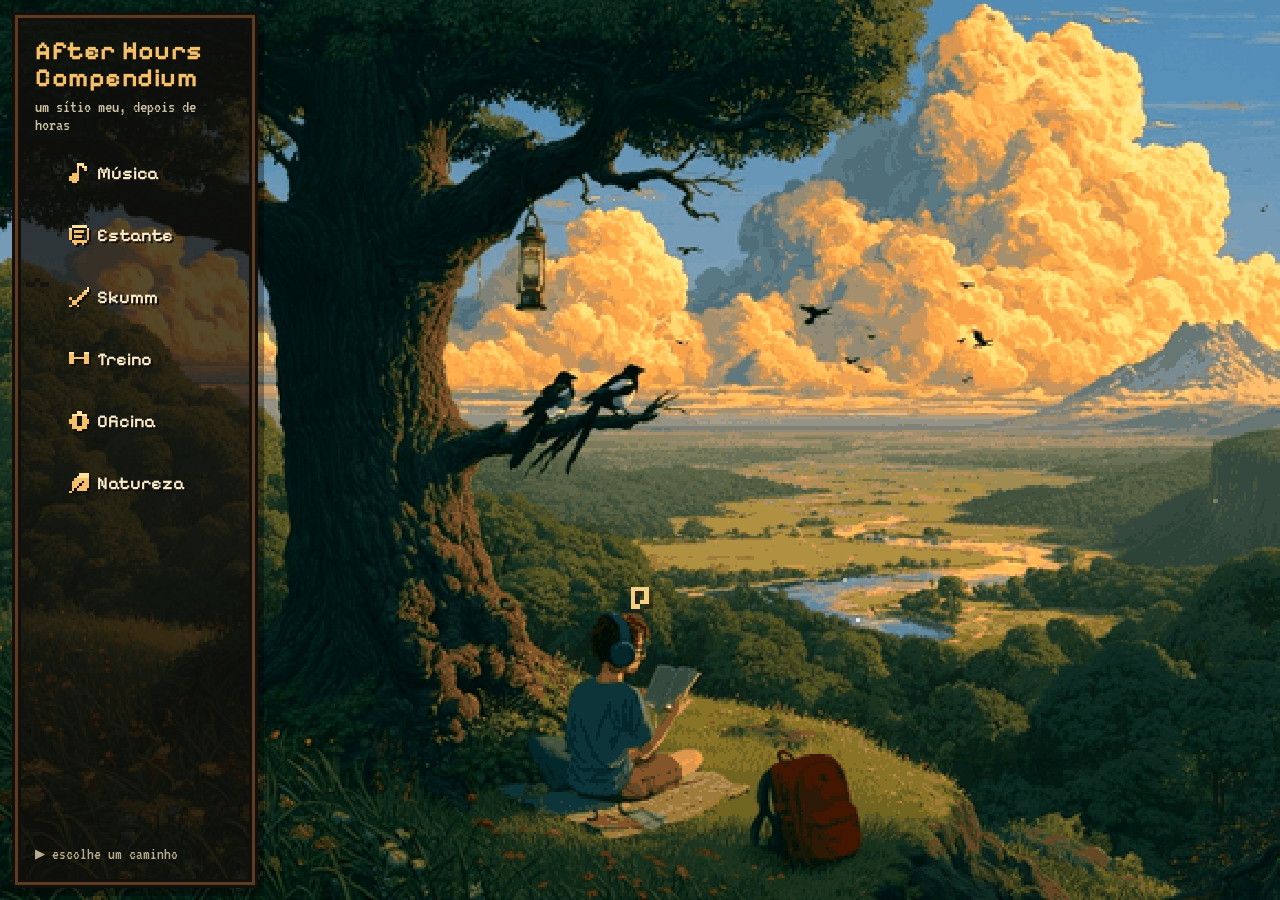
==== commit bb7d94f9: "Atualizar página inicial do After Hours Compendium" ====
--- a/index.html
+++ b/index.html
@@ -29,23 +29,21 @@
 .stage{position:fixed;inset:0;overflow:hidden}
 
 /* sidebar */
-nav{position:fixed;left:18px;top:18px;bottom:18px;width:230px;z-index:5;display:flex;flex-direction:column;gap:14px;
+nav{position:fixed;left:18px;top:18px;bottom:18px;width:234px;z-index:5;display:flex;flex-direction:column;gap:14px;
   padding:16px 14px;background:rgba(20,15,11,.72);
   border:3px solid var(--ink);box-shadow:0 0 0 3px var(--bark),0 0 0 6px var(--ink),6px 8px 0 6px rgba(0,0,0,.35)}
 .brand{font-family:var(--display);font-weight:700;color:var(--gold);font-size:26px;line-height:1.05;margin:0;
   text-shadow:3px 3px 0 var(--ink);letter-spacing:.02em}
 .brand small{display:block;font-family:var(--body);font-weight:400;font-size:18px;color:var(--cream);opacity:.8;margin-top:6px;text-shadow:none;letter-spacing:0}
-.links{list-style:none;margin:0;padding:0;display:flex;flex-direction:column;gap:10px}
-.plank{all:unset;box-sizing:border-box;cursor:pointer;display:flex;align-items:center;gap:10px;width:100%;
-  padding:7px 12px 9px;font-family:var(--display);font-size:19px;color:var(--cream);
-  background:var(--bark);border:3px solid var(--ink);
-  box-shadow:inset 0 3px 0 var(--bark-hi),inset 0 -4px 0 var(--bark-lo),3px 3px 0 var(--ink);
+.links{list-style:none;margin:0;padding:0;display:flex;flex-direction:column;gap:6px}
+.plank{all:unset;box-sizing:border-box;cursor:pointer;display:flex;align-items:center;gap:8px;width:200px;height:56px;
+  padding:0 10px 8px 34px;font-family:var(--display);font-weight:600;font-size:18px;color:var(--cream);
+  text-shadow:2px 2px 0 var(--ink);background:url(img/plank.png) 0 0/200px 56px no-repeat;image-rendering:pixelated;
   transition:transform .08s steps(2)}
-.plank canvas{width:24px;height:24px;image-rendering:pixelated;flex:0 0 24px}
-.plank:hover,.plank:focus-visible{transform:translate(-1px,-2px);color:var(--gold);
-  box-shadow:inset 0 3px 0 var(--bark-hi),inset 0 -4px 0 var(--bark-lo),4px 5px 0 var(--ink),0 0 0 2px var(--gold)}
-.plank:active{transform:translate(2px,2px);box-shadow:inset 0 4px 0 var(--bark-lo),inset 0 -2px 0 var(--bark-hi),1px 1px 0 var(--ink)}
-.plank:focus-visible{outline:none}
+.plank canvas{width:20px;height:20px;image-rendering:pixelated;flex:0 0 20px;filter:drop-shadow(2px 2px 0 #140f0b)}
+.plank:hover,.plank:focus-visible{background-image:url(img/plank-hover.png);color:#fff3cf;transform:translateY(-2px)}
+.plank:active{transform:translateY(2px);filter:brightness(.85)}
+.plank:focus-visible{outline:2px dashed var(--gold);outline-offset:2px}
 .foot{margin-top:auto;font-size:17px;opacity:.7}
 
 /* dialog */
@@ -61,7 +59,7 @@
   nav{left:10px;right:10px;top:auto;bottom:10px;width:auto;padding:10px;gap:8px}
   .brand{font-size:20px}.brand small{display:none}
   .links{flex-direction:row;overflow-x:auto;gap:8px;padding:2px 4px 6px}
-  .plank{width:auto;flex:0 0 auto;font-size:16px;padding:6px 10px 8px}
+  .plank{flex:0 0 200px}
   .foot{display:none}
   .dialog{left:50%;width:calc(100% - 20px);bottom:auto;top:12px}
 }
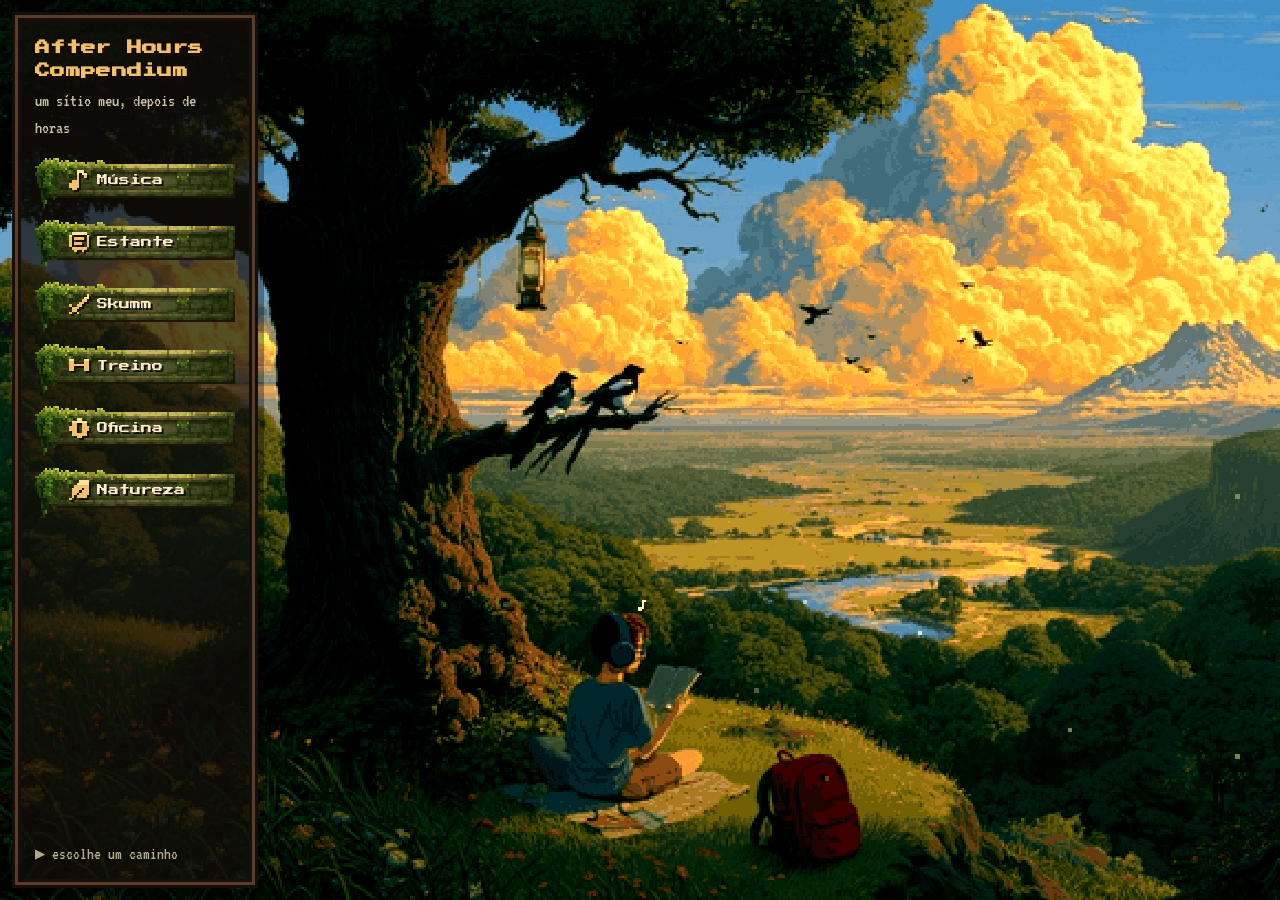
==== commit c8513e2e: "Letra pixel, notas mais pequenas e mais contraste" ====
--- a/index.html
+++ b/index.html
@@ -6,7 +6,7 @@
 <title>After Hours Compendium</title>
 <link rel="preconnect" href="https://fonts.googleapis.com">
 <link rel="preconnect" href="https://fonts.gstatic.com" crossorigin>
-<link href="https://fonts.googleapis.com/css2?family=Pixelify+Sans:wght@400;600;700&family=VT323&display=swap" rel="stylesheet">
+<link href="https://fonts.googleapis.com/css2?family=Press+Start+2P&family=VT323&display=swap" rel="stylesheet">
 <style>
 /* Layout: the hilltop scene fills the screen as one low-res canvas (364x204, scaled up with hard pixels), animated in place.
    A wooden signpost sidebar on the left holds the links; on phones it becomes a row of planks at the bottom. Single theme by choice. */
@@ -18,26 +18,26 @@
   --cream:#fbebc8;
   --gold:#f4c16a;
   --moss:#1e2b1a;
-  --display:"Pixelify Sans", "Courier New", monospace;
+  --display:"Press Start 2P", "Courier New", monospace;
   --body:"VT323", "Courier New", monospace;
   color-scheme:dark;
 }
 *{box-sizing:border-box}
 html,body{margin:0;height:100%;overflow:hidden;background:var(--ink)}
 body{font-family:var(--body);color:var(--cream)}
-#bg,#scene{position:absolute;image-rendering:pixelated;image-rendering:crisp-edges;display:block}
-.stage{position:fixed;inset:0;overflow:hidden}
+#bg,#scene,#fx{position:absolute;image-rendering:pixelated;image-rendering:crisp-edges;display:block}
+.stage{position:fixed;inset:0;overflow:hidden;filter:contrast(1.2) saturate(1.15)}
 
 /* sidebar */
 nav{position:fixed;left:18px;top:18px;bottom:18px;width:234px;z-index:5;display:flex;flex-direction:column;gap:14px;
   padding:16px 14px;background:rgba(20,15,11,.72);
   border:3px solid var(--ink);box-shadow:0 0 0 3px var(--bark),0 0 0 6px var(--ink),6px 8px 0 6px rgba(0,0,0,.35)}
-.brand{font-family:var(--display);font-weight:700;color:var(--gold);font-size:26px;line-height:1.05;margin:0;
+.brand{font-family:var(--display);font-weight:700;color:var(--gold);font-size:15px;line-height:1.5;margin:0;
   text-shadow:3px 3px 0 var(--ink);letter-spacing:.02em}
 .brand small{display:block;font-family:var(--body);font-weight:400;font-size:18px;color:var(--cream);opacity:.8;margin-top:6px;text-shadow:none;letter-spacing:0}
 .links{list-style:none;margin:0;padding:0;display:flex;flex-direction:column;gap:6px}
 .plank{all:unset;box-sizing:border-box;cursor:pointer;display:flex;align-items:center;gap:8px;width:200px;height:56px;
-  padding:0 10px 8px 34px;font-family:var(--display);font-weight:600;font-size:18px;color:var(--cream);
+  padding:0 10px 8px 34px;font-family:var(--display);font-weight:400;font-size:11px;color:var(--cream);
   text-shadow:2px 2px 0 var(--ink);background:url(img/plank.png) 0 0/200px 56px no-repeat;image-rendering:pixelated;
   transition:transform .08s steps(2)}
 .plank canvas{width:20px;height:20px;image-rendering:pixelated;flex:0 0 20px;filter:drop-shadow(2px 2px 0 #140f0b)}
@@ -51,13 +51,13 @@
   background:rgba(16,18,36,.9);padding:14px 18px 16px;font-size:24px;line-height:1.15;
   border:3px solid var(--ink);box-shadow:0 0 0 3px var(--gold),0 0 0 6px var(--ink);display:none;cursor:pointer}
 .dialog.on{display:block}
-.dialog b{font-family:var(--display);font-weight:600;color:var(--gold);font-size:18px;display:block;margin-bottom:4px}
+.dialog b{font-family:var(--display);font-weight:400;color:var(--gold);font-size:12px;line-height:1.6;display:block;margin-bottom:4px}
 .dialog i{font-style:normal;color:var(--gold);animation:blink 1s steps(2) infinite;float:right}
 @keyframes blink{50%{opacity:0}}
 
 @media (max-width:760px){
   nav{left:10px;right:10px;top:auto;bottom:10px;width:auto;padding:10px;gap:8px}
-  .brand{font-size:20px}.brand small{display:none}
+  .brand{font-size:12px}.brand small{display:none}
   .links{flex-direction:row;overflow-x:auto;gap:8px;padding:2px 4px 6px}
   .plank{flex:0 0 200px}
   .foot{display:none}
@@ -67,7 +67,7 @@
 </style>
 </head>
 <body>
-<div class="stage"><canvas id="bg" width="728" height="408" aria-hidden="true"></canvas><canvas id="scene" width="364" height="204" role="img" aria-label="Um rapaz de headphones a ler à sombra de uma árvore grande, no alto de um monte, com duas pegas num ramo e um vale com rio e cascata ao fundo"></canvas></div>
+<div class="stage"><canvas id="bg" width="728" height="408" aria-hidden="true"></canvas><canvas id="fx" width="728" height="408" aria-hidden="true"></canvas><canvas id="scene" width="364" height="204" role="img" aria-label="Um rapaz de headphones a ler à sombra de uma árvore grande, no alto de um monte, com duas pegas num ramo e um vale com rio e cascata ao fundo"></canvas></div>
 
 <nav aria-label="Páginas">
   <h1 class="brand">After Hours Compendium<small>um sítio meu, depois de horas</small></h1>
@@ -87,8 +87,8 @@
 <script>
 (function(){
   var W=364,H=204;
-  var cv=document.getElementById("scene"),ctx=cv.getContext("2d"),bg=document.getElementById("bg"),bctx=bg.getContext("2d");
-  ctx.imageSmoothingEnabled=false;
+  var cv=document.getElementById("scene"),ctx=cv.getContext("2d"),bg=document.getElementById("bg"),bctx=bg.getContext("2d"),fx=document.getElementById("fx"),fctx=fx.getContext("2d");
+  ctx.imageSmoothingEnabled=false;window.__sceneCtx=ctx;
   var still=window.matchMedia&&window.matchMedia("(prefers-reduced-motion: reduce)").matches;
   var img=new Image();
   img.src="img/scene.png";
@@ -101,11 +101,12 @@
     var focus=vw>760?0.40:0.40, anchor=vw>760?0.58:0.5;
     var left=Math.min(0,Math.max(vw-w,vw*anchor-focus*w));
     var top=Math.min(0,Math.max(vh-h,vh*0.62-0.72*h));
-    [cv,bg].forEach(function(e){e.style.width=w+"px";e.style.height=h+"px";e.style.left=left+"px";e.style.top=top+"px";});
+    [cv,bg,fx].forEach(function(e){e.style.width=w+"px";e.style.height=h+"px";e.style.left=left+"px";e.style.top=top+"px";});
   }
   fit();addEventListener("resize",fit);
 
-  function sprite(rows,x,y,col,a){
+  function sprite(rows,x,y,col,a,c2){
+    var ctx=c2||window.__sceneCtx;
     ctx.globalAlpha=a==null?1:a;ctx.fillStyle=col;
     for(var r=0;r<rows.length;r++)for(var c=0;c<rows[r].length;c++)if(rows[r][c]==="#")ctx.fillRect(Math.round(x)+c,Math.round(y)+r,1,1);
     ctx.globalAlpha=1;
@@ -124,7 +125,7 @@
 
   function draw(){
     ctx.globalCompositeOperation="source-over";
-    ctx.clearRect(0,0,W,H);
+    ctx.clearRect(0,0,W,H);fctx.clearRect(0,0,W*2,H*2);
 
     /* waterfall: light bands running down */
     for(var i=0;i<WF.length;i++){
@@ -157,8 +158,8 @@
     /* music notes from the headphones */
     notes=notes.filter(function(n){n.t++;n.y-=.12;n.x+=Math.sin(n.ph+n.t*.05)*.18+.03;
       var a=n.t<20?.5:n.t<140?.95:n.t<180?.6:.3;
-      sprite(NOTE[n.s],n.x+1,n.y+1,"#2a1d14",a*.6);
-      sprite(NOTE[n.s],n.x,n.y,n.t%60<30?"#fff1c4":"#ffd98a",a);
+      sprite(NOTE[n.s],n.x*2+1,n.y*2+1,"#2a1d14",a*.6,fctx);
+      sprite(NOTE[n.s],n.x*2,n.y*2,n.t%60<30?"#fff1c4":"#ffd98a",a,fctx);
       return n.t<210;});
   }
 
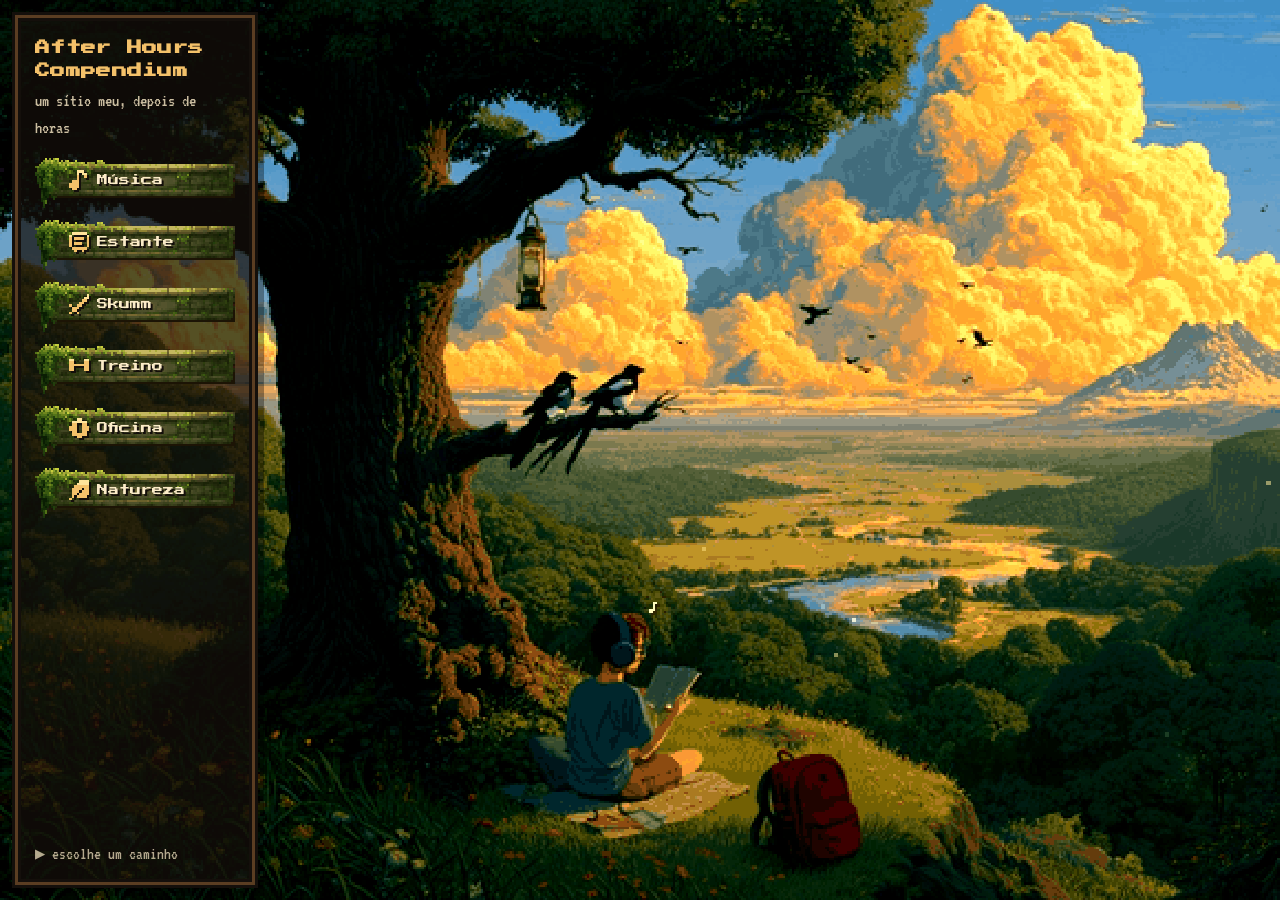
==== commit f794c95b: "Páginas das categorias e transições" ====
--- a/index.html
+++ b/index.html
@@ -7,6 +7,7 @@
 <link rel="preconnect" href="https://fonts.googleapis.com">
 <link rel="preconnect" href="https://fonts.gstatic.com" crossorigin>
 <link href="https://fonts.googleapis.com/css2?family=Press+Start+2P&family=VT323&display=swap" rel="stylesheet">
+<link rel="stylesheet" href="transicoes.css">
 <style>
 /* Layout: the hilltop scene fills the screen as one low-res canvas (364x204, scaled up with hard pixels), animated in place.
    A wooden signpost sidebar on the left holds the links; on phones it becomes a row of planks at the bottom. Single theme by choice. */
@@ -36,7 +37,7 @@
   text-shadow:3px 3px 0 var(--ink);letter-spacing:.02em}
 .brand small{display:block;font-family:var(--body);font-weight:400;font-size:18px;color:var(--cream);opacity:.8;margin-top:6px;text-shadow:none;letter-spacing:0}
 .links{list-style:none;margin:0;padding:0;display:flex;flex-direction:column;gap:6px}
-.plank{all:unset;box-sizing:border-box;cursor:pointer;display:flex;align-items:center;gap:8px;width:200px;height:56px;
+.plank{all:unset;box-sizing:border-box;text-decoration:none;cursor:pointer;display:flex;align-items:center;gap:8px;width:200px;height:56px;
   padding:0 10px 8px 34px;font-family:var(--display);font-weight:400;font-size:11px;color:var(--cream);
   text-shadow:2px 2px 0 var(--ink);background:url(img/plank.png) 0 0/200px 56px no-repeat;image-rendering:pixelated;
   transition:transform .08s steps(2)}
@@ -72,12 +73,12 @@
 <nav aria-label="Páginas">
   <h1 class="brand">After Hours Compendium<small>um sítio meu, depois de horas</small></h1>
   <ul class="links">
-    <li><button class="plank" data-icon="note" data-page="Música">Música</button></li>
-    <li><button class="plank" data-icon="book" data-page="Estante">Estante</button></li>
-    <li><button class="plank" data-icon="dagger" data-page="Diary of Skumm">Skumm</button></li>
-    <li><button class="plank" data-icon="bar" data-page="Treino">Treino</button></li>
-    <li><button class="plank" data-icon="gear" data-page="Oficina">Oficina</button></li>
-    <li><button class="plank" data-icon="leaf" data-page="Natureza">Natureza</button></li>
+    <li><a class="plank" href="musica.html" data-icon="note">Música</a></li>
+    <li><a class="plank" href="estante.html" data-icon="book">Estante</a></li>
+    <li><a class="plank" href="skumm.html" data-icon="dagger">Skumm</a></li>
+    <li><a class="plank" href="treino.html" data-icon="bar">Treino</a></li>
+    <li><a class="plank" href="oficina.html" data-icon="gear">Oficina</a></li>
+    <li><a class="plank" href="natureza.html" data-icon="leaf">Natureza</a></li>
   </ul>
   <div class="foot">▶ escolhe um caminho</div>
 </nav>
@@ -199,9 +200,6 @@
     var i=0;timer=setInterval(function(){dx.textContent=text.slice(0,++i);if(i>=text.length)clearInterval(timer);},28);
   }
   dlg.addEventListener("click",function(){dlg.classList.remove("on");});
-  document.querySelectorAll(".plank").forEach(function(b){
-    b.addEventListener("click",function(){say(b.dataset.page,"Este caminho ainda está a ser construído. Volta mais tarde.");});
-  });
 })();
 </script>
 </body>
--- a/transicoes.css
+++ b/transicoes.css
@@ -0,0 +1,35 @@
+/* Transições entre páginas (View Transitions API, Chrome/Edge/Safari recentes).
+   A barra lateral fica parada, a cena de fundo escurece/clareia em degraus (estilo SNES)
+   e o painel de conteúdo desliza em passos de píxel. Noutros browsers a navegação é normal. */
+@view-transition { navigation: auto; }
+
+nav { view-transition-name: sidebar; }
+.stage { view-transition-name: cena; }
+.painel { view-transition-name: painel; }
+
+::view-transition-old(root),
+::view-transition-new(root) { animation: none; }
+
+::view-transition-group(sidebar) { animation-duration: 0s; }
+::view-transition-old(sidebar) { display: none; }
+::view-transition-new(sidebar) { animation: none; }
+
+::view-transition-group(cena) { animation-duration: .6s; }
+::view-transition-old(cena) { animation: cena-sai .6s steps(5) both; }
+::view-transition-new(cena) { animation: cena-entra .6s steps(5) both; }
+
+::view-transition-old(painel) { animation: painel-sai .3s steps(4) both; }
+::view-transition-new(painel) { animation: painel-entra .55s steps(7) .12s both; }
+
+@keyframes cena-sai { to { opacity: 0; } }
+@keyframes cena-entra { from { opacity: 0; } }
+@keyframes painel-entra {
+  from { opacity: 0; transform: translateX(56px); clip-path: inset(0 0 100% 0); }
+  60%  { opacity: 1; }
+  to   { opacity: 1; transform: none; clip-path: inset(0 0 0 0); }
+}
+@keyframes painel-sai { to { opacity: 0; transform: translateX(-32px); } }
+
+@media (prefers-reduced-motion: reduce) {
+  ::view-transition-group(*), ::view-transition-old(*), ::view-transition-new(*) { animation: none !important; }
+}
